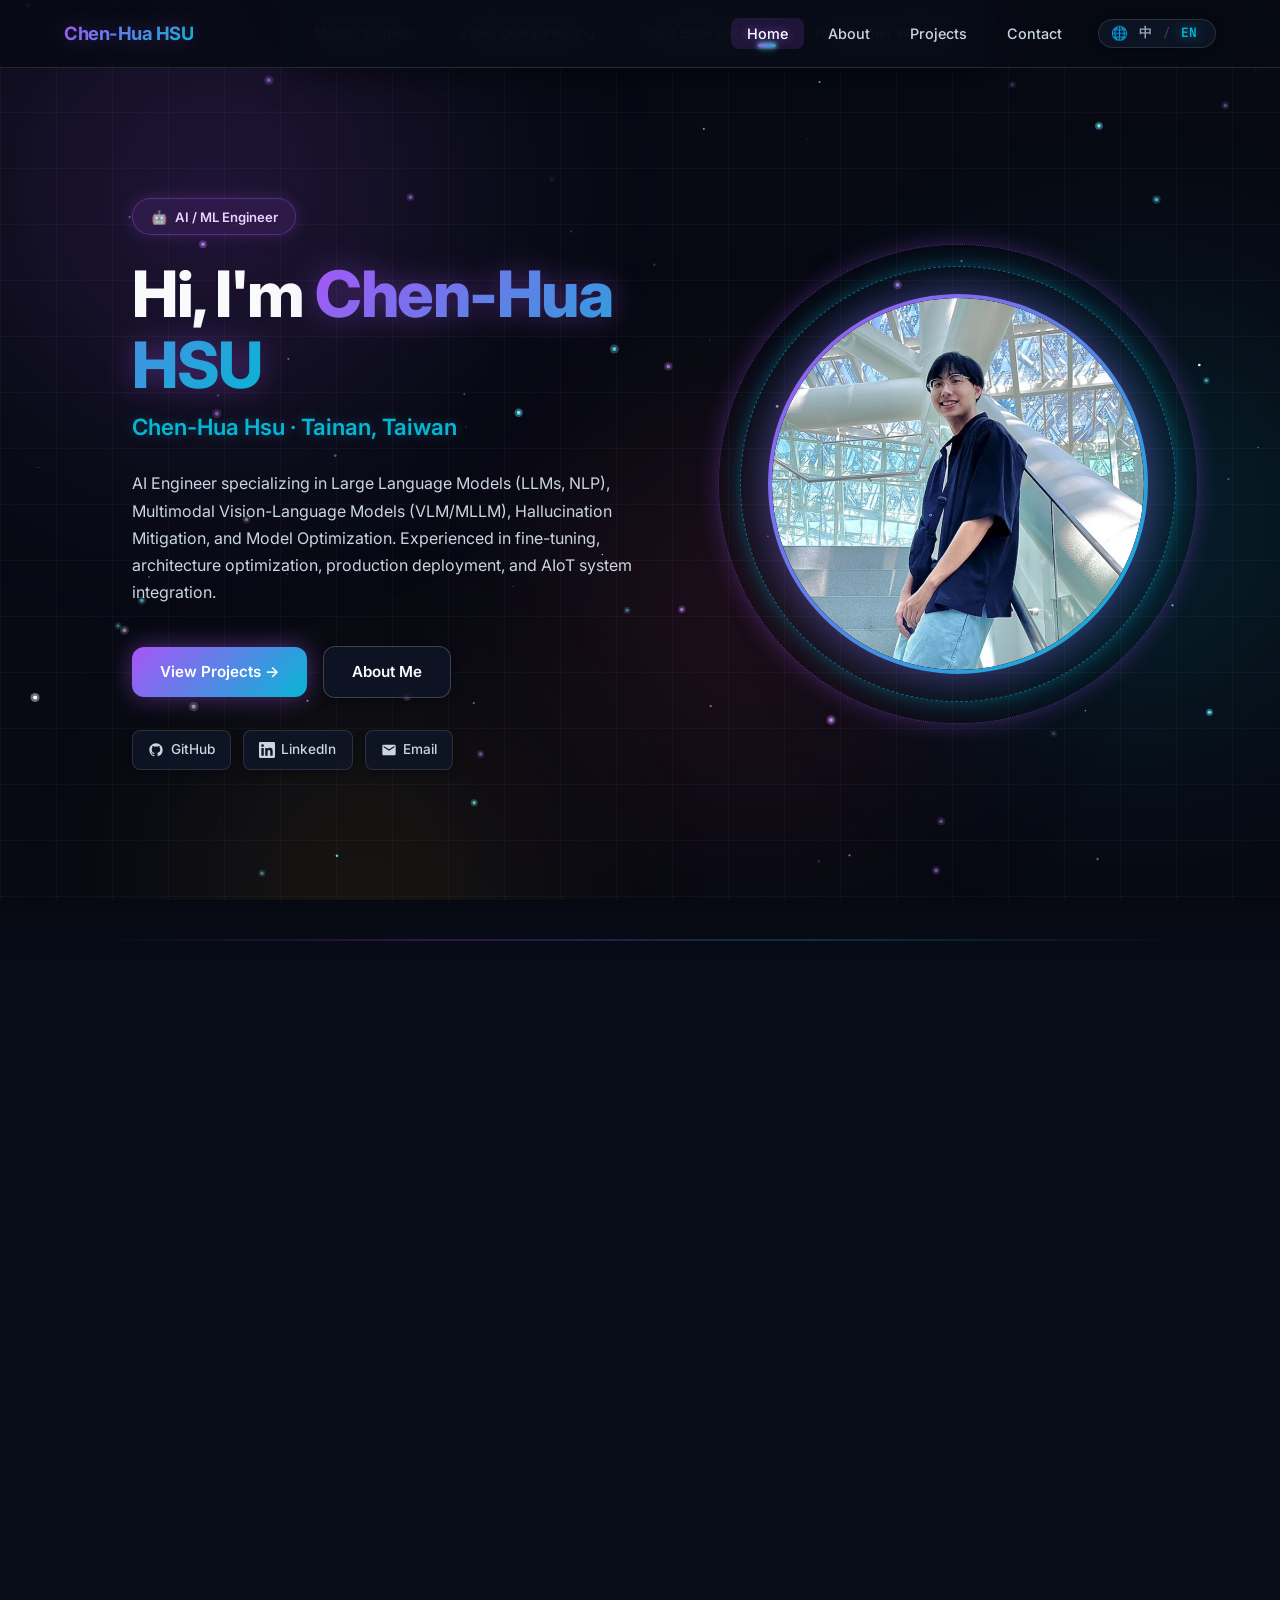
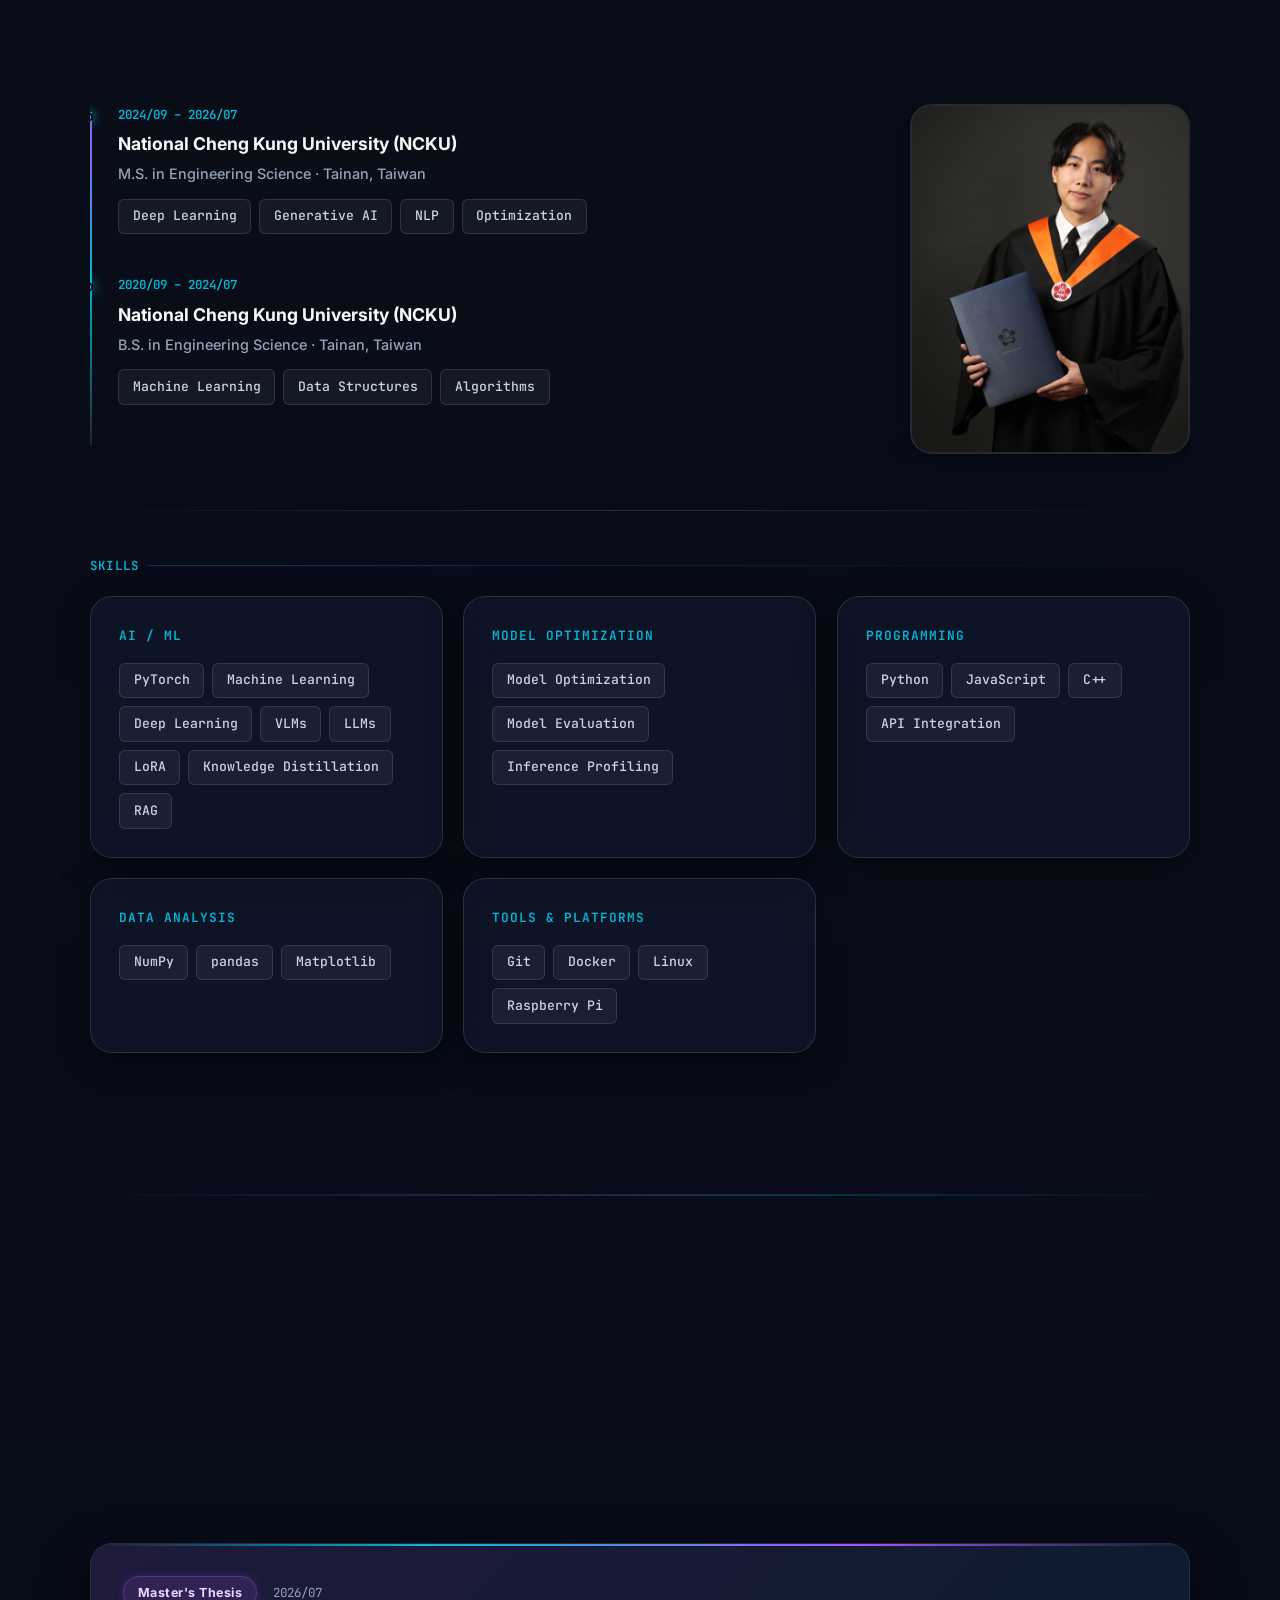
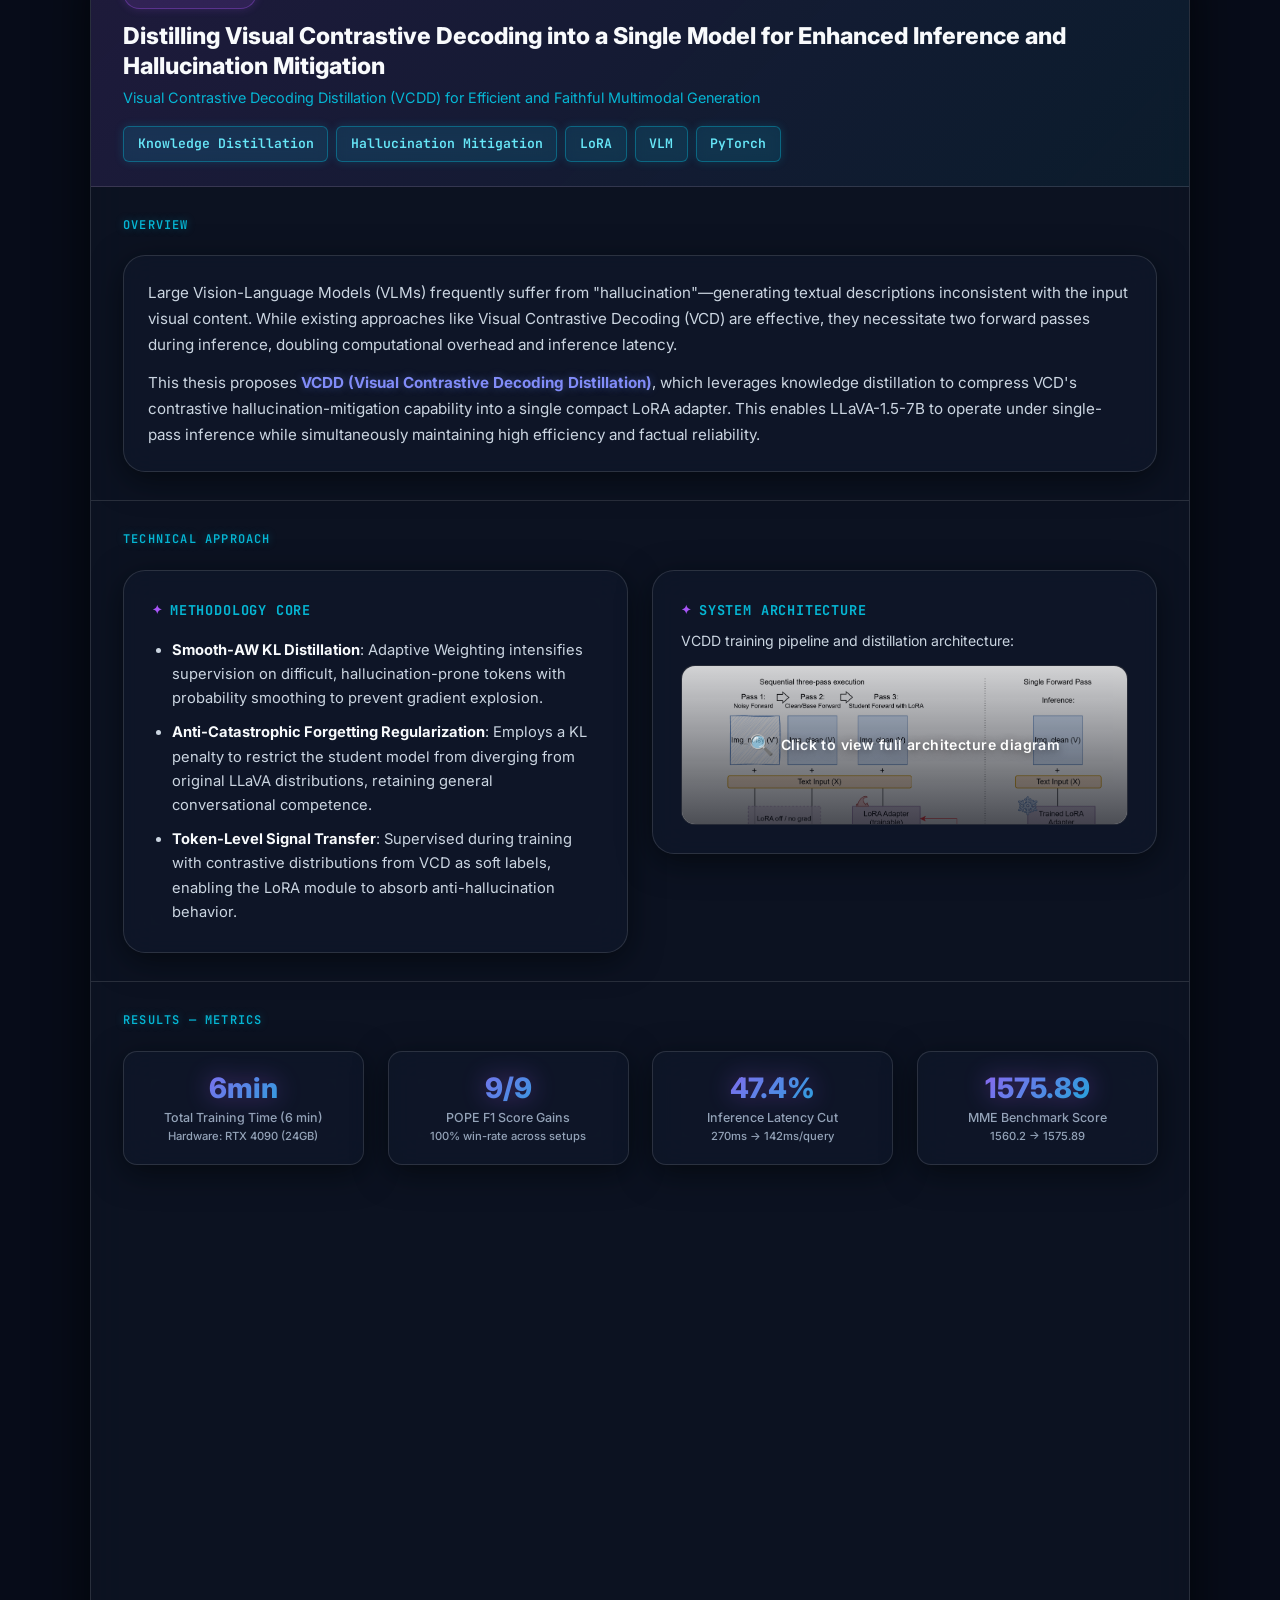
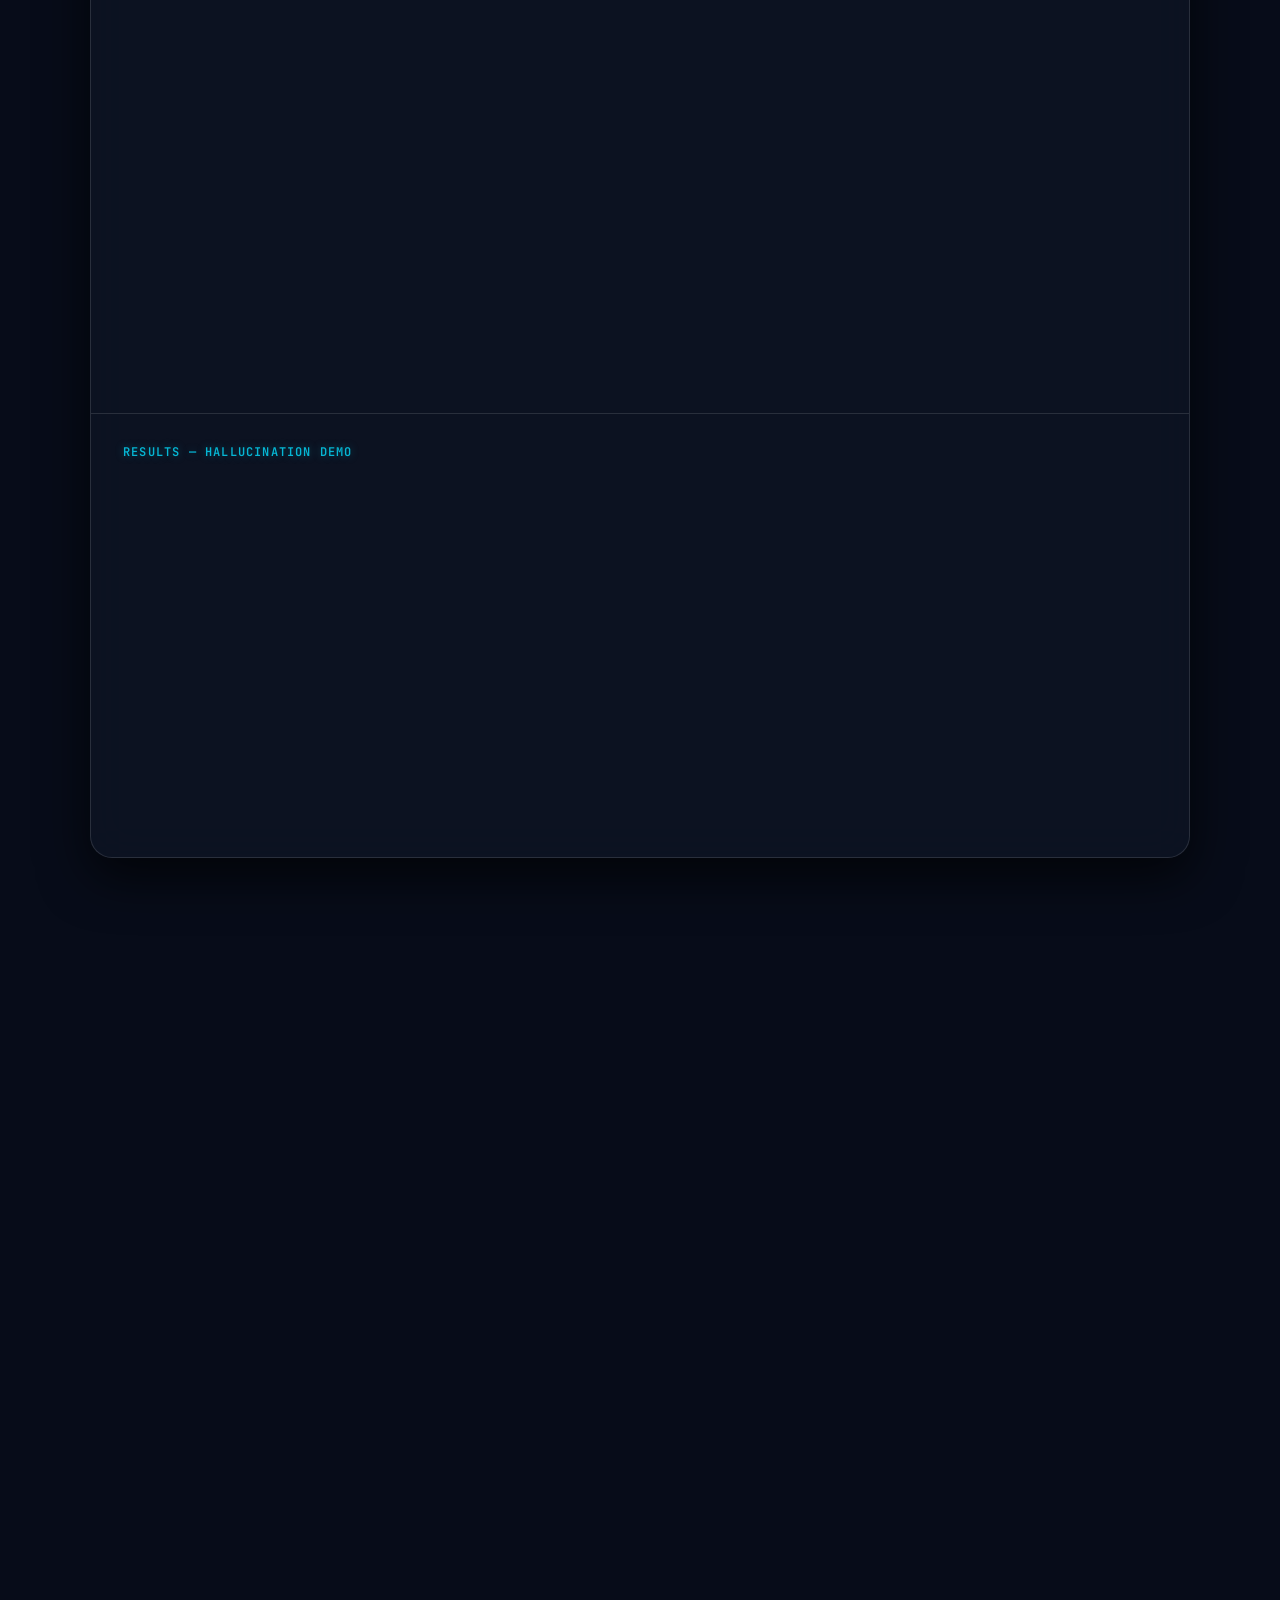
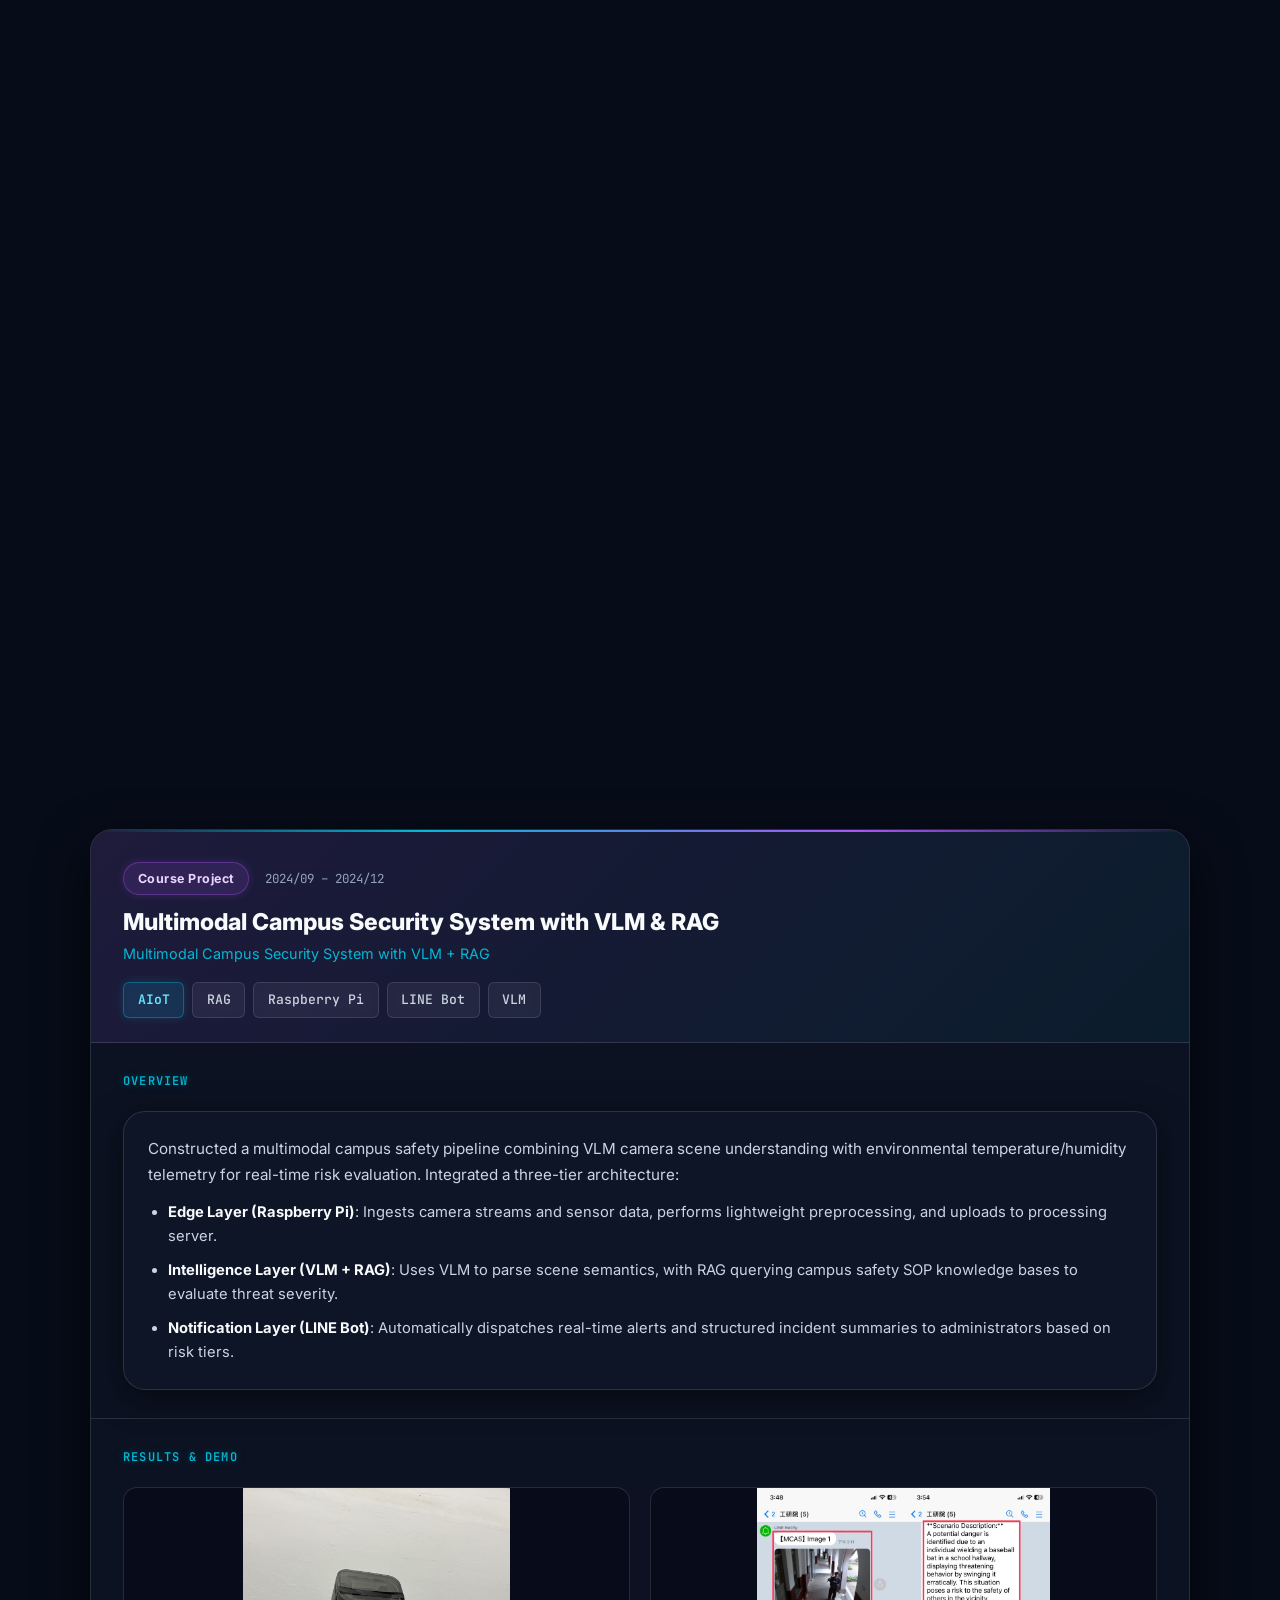
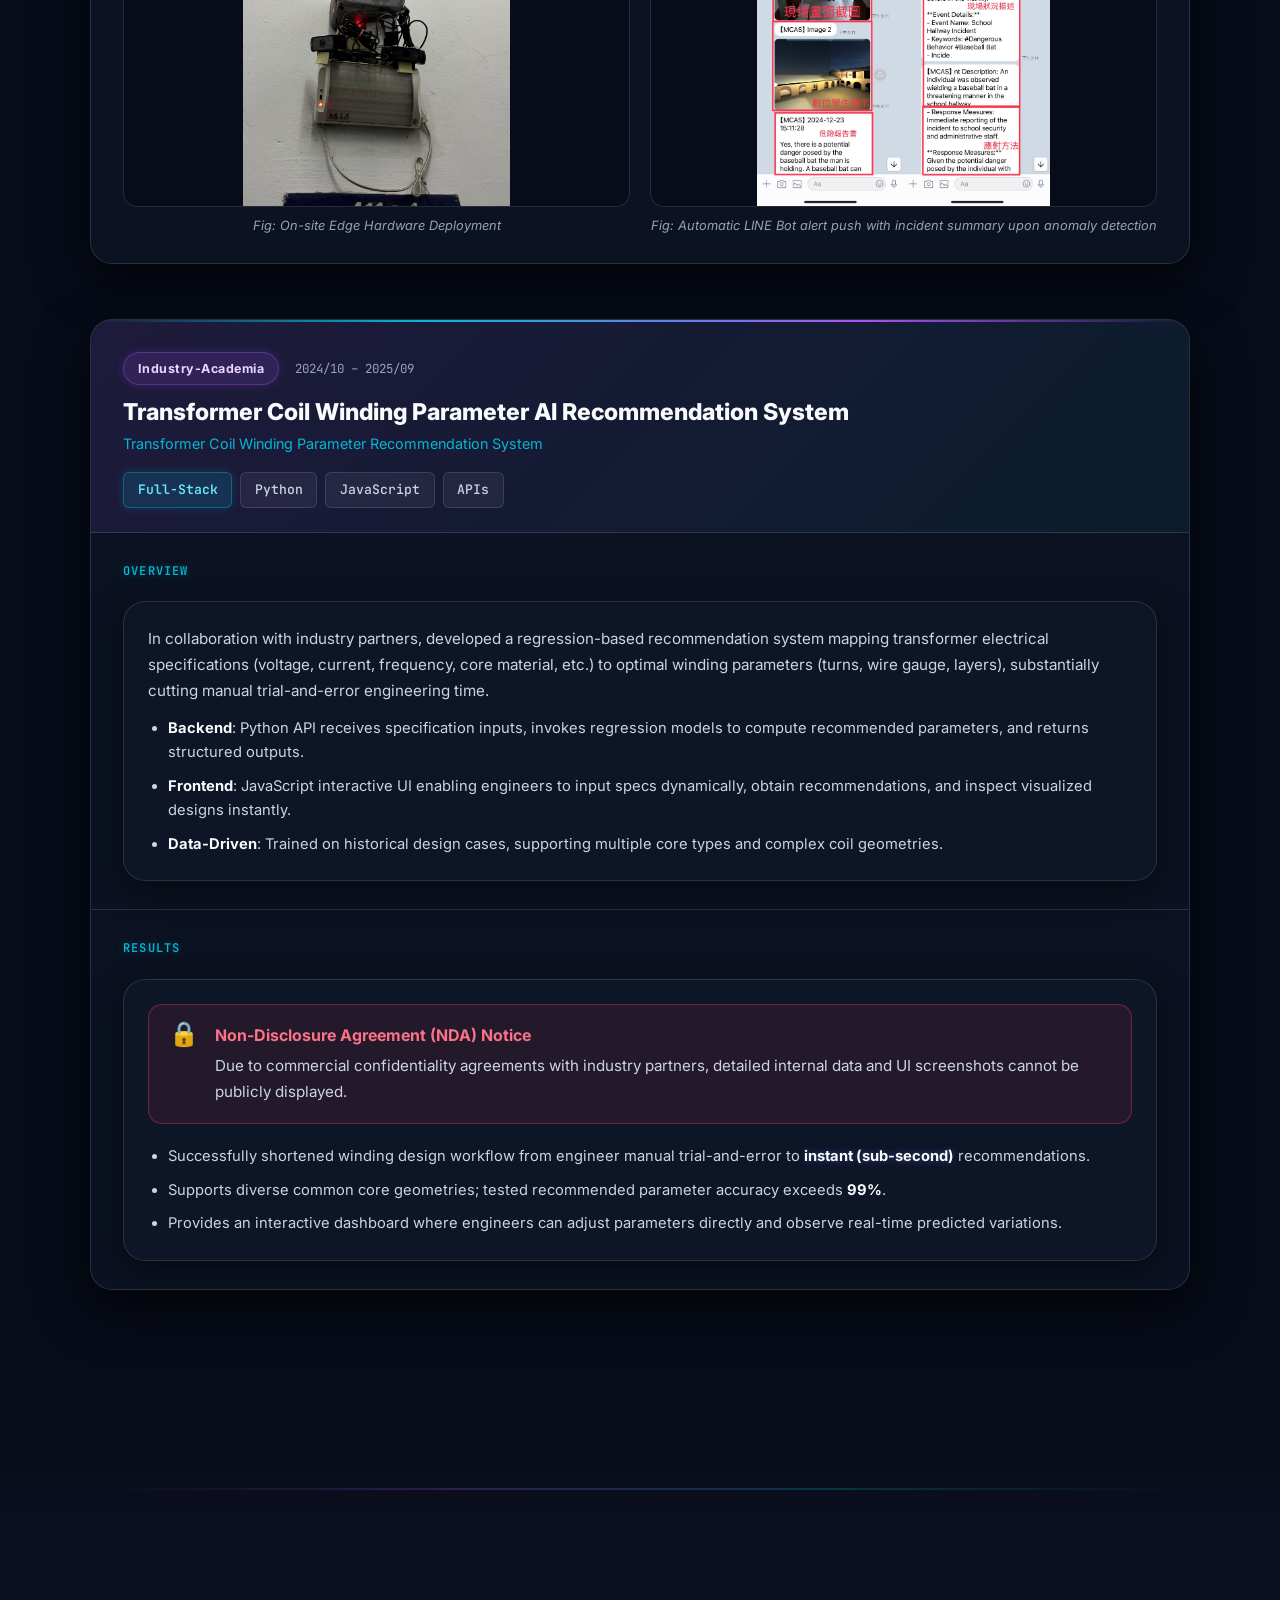
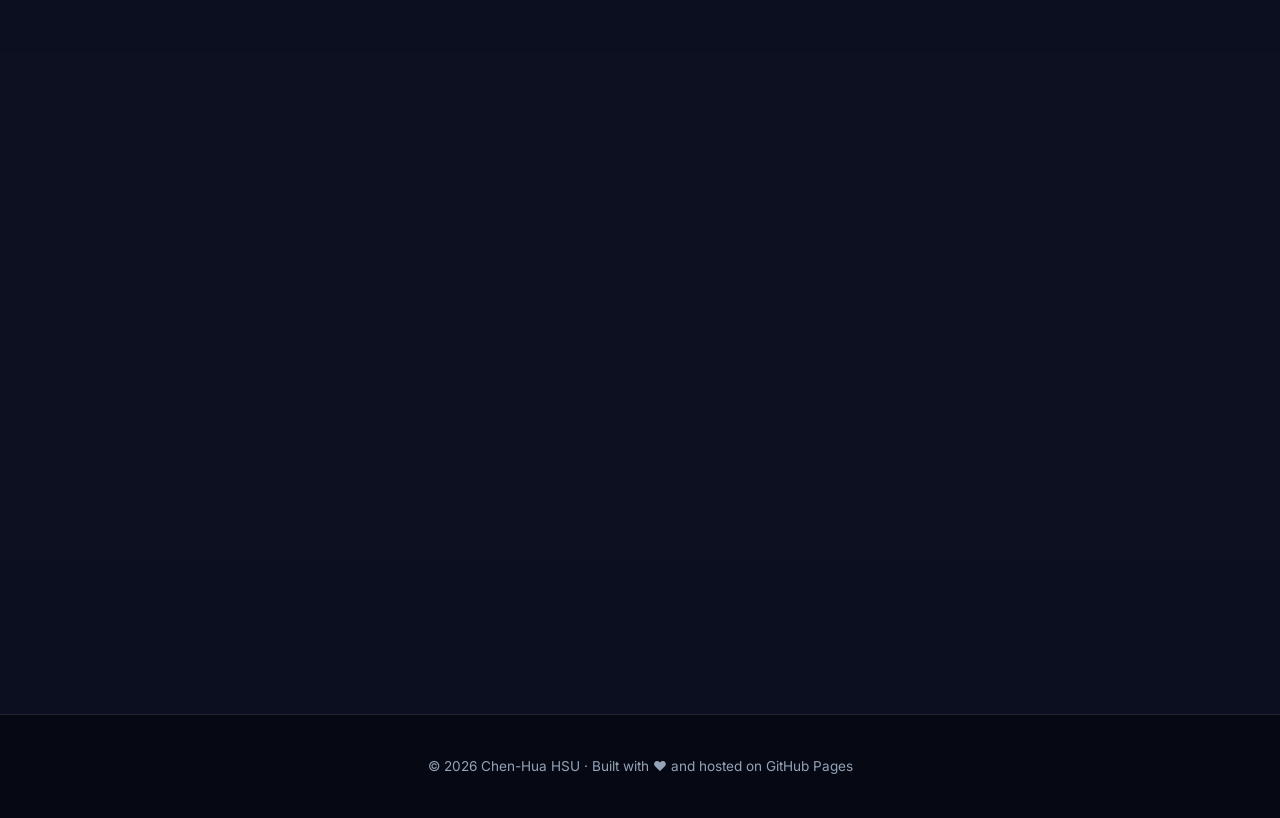
==== en.html @ 60ddf5e2 "feat: add bilingual support with Cyber-Cosmic language switcher and full English portfolio (en.html)" ====
<!DOCTYPE html>
<html lang="en">

<head>
  <meta charset="UTF-8" />
  <meta name="viewport" content="width=device-width, initial-scale=1.0" />
  <title>Chen-Hua HSU | AI/ML Engineer</title>
  <meta name="description" content="Chen-Hua HSU — AI/ML Engineer specializing in Multimodal VLMs, LLMs, Hallucination Mitigation, and Model Optimization." />
  <link rel="stylesheet" href="css/style.css" />
</head>

<body>

  <!-- Dynamic Starfield & Nebula Background Layer -->
  <div class="cosmic-canvas-wrap" aria-hidden="true">
    <canvas id="starfieldCanvas"></canvas>
    <div class="nebula-glow blob-purple"></div>
    <div class="nebula-glow blob-cyan"></div>
    <div class="nebula-glow blob-pink"></div>
    <div class="nebula-glow blob-amber"></div>
  </div>

  <!-- ╔══════════════════════════════╗
     ║          NAVIGATION          ║
     ╚══════════════════════════════╝ -->
  <nav id="main-nav" role="navigation" aria-label="Main Navigation">
    <a href="#home" class="nav-logo">Chen-Hua HSU</a>
    <div class="nav-controls">
      <ul class="nav-links" id="nav-links">
        <li><a href="#home" data-section="home">Home</a></li>
        <li><a href="#about" data-section="about">About</a></li>
        <li><a href="#projects" data-section="projects">Projects</a></li>
        <li><a href="#contact" data-section="contact">Contact</a></li>
      </ul>
      <div class="lang-switch-pill" role="group" aria-label="Language Switcher">
        <span class="lang-globe-icon" aria-hidden="true">🌐</span>
        <a href="index.html" class="lang-pill-opt" data-lang="zh" title="切換為中文">中</a>
        <span class="lang-pill-divider" aria-hidden="true">/</span>
        <a href="en.html" class="lang-pill-opt active" data-lang="en" aria-current="page" title="Current: English">EN</a>
      </div>
      <button class="nav-toggle" id="nav-toggle" aria-label="Toggle menu" aria-expanded="false">
        <span></span><span></span><span></span>
      </button>
    </div>
  </nav>

  <main>

    <!-- ╔══════════════════════════════╗
     ║             HOME             ║
     ╚══════════════════════════════╝ -->
    <section id="home" class="hero" aria-label="Personal Introduction">
      <div class="hero-text">
        <div class="hero-badge"><span>🤖</span> AI / ML Engineer</div>
        <h1>Hi, I'm <span class="name-accent">Chen-Hua HSU</span></h1>
        <p class="hero-subtitle">Chen-Hua Hsu · Tainan, Taiwan</p>
        <p class="hero-desc">
          AI Engineer specializing in Large Language Models (LLMs, NLP), Multimodal Vision-Language Models (VLM/MLLM),
          Hallucination Mitigation, and Model Optimization. Experienced in fine-tuning, architecture optimization,
          production deployment, and AIoT system integration.
        </p>
        <div class="hero-cta">
          <a href="#projects" class="btn btn-primary scroll-link">View Projects →</a>
          <a href="#about" class="btn btn-outline scroll-link">About Me</a>
        </div>
        <div class="hero-social">
          <a href="https://github.com/eleven30000" target="_blank" rel="noopener" class="social-link">
            <svg viewBox="0 0 24 24" fill="currentColor">
              <path
                d="M12 2C6.48 2 2 6.48 2 12c0 4.42 2.87 8.17 6.84 9.49.5.09.68-.22.68-.48v-1.7c-2.78.6-3.37-1.34-3.37-1.34-.45-1.16-1.11-1.47-1.11-1.47-.91-.62.07-.6.07-.6 1 .07 1.53 1.03 1.53 1.03.89 1.52 2.34 1.08 2.91.83.09-.65.35-1.08.63-1.33-2.22-.25-4.55-1.11-4.55-4.94 0-1.09.39-1.98 1.03-2.68-.1-.25-.45-1.27.1-2.64 0 0 .84-.27 2.75 1.02A9.56 9.56 0 0112 6.8c.85 0 1.71.11 2.51.33 1.91-1.29 2.75-1.02 2.75-1.02.55 1.37.2 2.39.1 2.64.64.7 1.03 1.59 1.03 2.68 0 3.84-2.34 4.69-4.57 4.93.36.31.68.92.68 1.85v2.74c0 .27.18.58.69.48A10.01 10.01 0 0022 12c0-5.52-4.48-10-10-10z" />
            </svg>
            GitHub
          </a>
          <a href="https://linkedin.com/in/chen-hua-hsu-63691b365" target="_blank" rel="noopener" class="social-link">
            <svg viewBox="0 0 24 24" fill="currentColor">
              <path
                d="M20.45 20.45h-3.55v-5.57c0-1.33-.03-3.04-1.85-3.04-1.85 0-2.13 1.45-2.13 2.94v5.67H9.38V9h3.41v1.56h.05c.47-.9 1.64-1.85 3.37-1.85 3.6 0 4.27 2.37 4.27 5.45v6.3zM5.34 7.43a2.06 2.06 0 110-4.12 2.06 2.06 0 010 4.12zM7.12 20.45H3.57V9h3.55v11.45zM22.22 0H1.77C.79 0 0 .77 0 1.73v20.54C0 23.23.79 24 1.77 24h20.45c.98 0 1.78-.77 1.78-1.73V1.73C24 .77 23.2 0 22.22 0z" />
            </svg>
            LinkedIn
          </a>
          <a href="mailto:1130danny@gmail.com" class="social-link">
            <svg viewBox="0 0 24 24" fill="currentColor">
              <path
                d="M20 4H4c-1.1 0-2 .9-2 2v12c0 1.1.9 2 2 2h16c1.1 0 2-.9 2-2V6c0-1.1-.9-2-2-2zm0 4l-8 5-8-5V6l8 5 8-5v2z" />
            </svg>
            Email
          </a>
        </div>
      </div>

      <div class="hero-visual">
        <div class="avatar-cosmic-wrap">
          <div class="orbit-ring orbit-ring-1"></div>
          <div class="orbit-ring orbit-ring-2"></div>
          <div class="avatar-ring">
            <div class="avatar-inner">
              <img src="assets/images/avatar.jpg.JPG" alt="Chen-Hua HSU Profile Photo" class="avatar-photo">
            </div>
          </div>
        </div>
      </div>
    </section>

    <div class="section-divider"></div>

    <!-- ╔══════════════════════════════╗
     ║            ABOUT             ║
     ╚══════════════════════════════╝ -->
    <section id="about" class="section" aria-label="About Me">
      <div class="section-header reveal">
        <div class="section-label">About Me</div>
        <h2 class="section-title">Who I <span>Am</span></h2>
        <p class="section-desc">
          I graduated with a Bachelor's degree and am currently pursuing my Master's in Engineering Science at National Cheng Kung University (NCKU), dedicated to Artificial Intelligence, Machine Learning, and Generative AI. Throughout my academic journey, I solidified my passion for solving real-world challenges through technology. Rather than merely training isolated models, I prioritize the end-to-end engineering cycle—from requirement clarification and data processing to architecture design, empirical validation, and system deployment—ensuring innovations deliver tangible, understandable value to end users.
          <br><br>
          Through diverse project implementations, I have learned that model optimization is not simply about optimizing a single metric in a vacuum; it requires thoughtful trade-offs among accuracy, inference latency, memory footprint, and realistic deployment constraints. This experience has instilled in me a rigorous work ethic: formulating hypotheses with data, benchmarking systematically, and iteratively refining solutions. My core strength lies in proactively decomposing complex problems and tracking progress with quantifiable metrics. Looking ahead, I aim to combine research acumen with engineering execution to build dependable, impactful AI systems across machine learning, data analytics, and software engineering domains.
        </p>
      </div>

      <!-- EDUCATION -->
      <div class="subsection-label reveal">Education</div>
      <div class="edu-wrap reveal">
        <figure class="edu-float">
          <img src="assets/images/graduate_fromNCKU.JPG" alt="NCKU Graduation Ceremony" class="edu-photo">
        </figure>
        <div class="timeline">
          <div class="timeline-item">
            <div class="timeline-date">2024/09 – 2026/07</div>
            <div class="timeline-title">National Cheng Kung University (NCKU)</div>
            <div class="timeline-sub">M.S. in Engineering Science · Tainan, Taiwan</div>
            <div class="skill-tags"><span class="tag">Deep Learning</span><span class="tag">Generative AI</span><span
                class="tag">NLP</span><span class="tag">Optimization</span></div>
          </div>
          <div class="timeline-item">
            <div class="timeline-date">2020/09 – 2024/07</div>
            <div class="timeline-title">National Cheng Kung University (NCKU)</div>
            <div class="timeline-sub">B.S. in Engineering Science · Tainan, Taiwan</div>
            <div class="skill-tags"><span class="tag">Machine Learning</span><span class="tag">Data Structures</span><span
                class="tag">Algorithms</span>
            </div>
          </div>
        </div><!-- end .timeline -->
      </div><!-- end .edu-wrap -->

      <div class="section-divider" style="margin: 2.5rem 0;"></div>

      <!-- SKILLS -->
      <div class="subsection-label reveal">Skills</div>
      <div class="skills-grid">
        <div class="card skill-category reveal">
          <h4>AI / ML</h4>
          <div class="skill-tags">
            <span class="tag">PyTorch</span><span class="tag">Machine Learning</span>
            <span class="tag">Deep Learning</span><span class="tag">VLMs</span>
            <span class="tag">LLMs</span><span class="tag">LoRA</span>
            <span class="tag">Knowledge Distillation</span><span class="tag">RAG</span>
          </div>
        </div>
        <div class="card skill-category reveal">
          <h4>Model Optimization</h4>
          <div class="skill-tags">
            <span class="tag">Model Optimization</span><span class="tag">Model Evaluation</span>
            <span class="tag">Inference Profiling</span>
          </div>
        </div>
        <div class="card skill-category reveal">
          <h4>Programming</h4>
          <div class="skill-tags">
            <span class="tag">Python</span><span class="tag">JavaScript</span>
            <span class="tag">C++</span><span class="tag">API Integration</span>
          </div>
        </div>
        <div class="card skill-category reveal">
          <h4>Data Analysis</h4>
          <div class="skill-tags">
            <span class="tag">NumPy</span><span class="tag">pandas</span><span class="tag">Matplotlib</span>
          </div>
        </div>
        <div class="card skill-category reveal">
          <h4>Tools & Platforms</h4>
          <div class="skill-tags">
            <span class="tag">Git</span><span class="tag">Docker</span>
            <span class="tag">Linux</span><span class="tag">Raspberry Pi</span>
          </div>
        </div>
      </div>
    </section>

    <div class="section-divider"></div>

    <!-- ╔══════════════════════════════╗
     ║           PROJECTS           ║
     ╚══════════════════════════════╝ -->
    <section id="projects" class="section" aria-label="Portfolio Projects">
      <div class="section-header reveal">
        <div class="section-label">Projects</div>
        <h2 class="section-title">Research <span>& Projects</span></h2>
        <p class="section-desc">Empirical research in multimodal AI, intelligent systems integration, and full-stack engineering.</p>
      </div>

      <!-- PROJECT NAV TABS -->
      <nav class="project-tabs reveal" aria-label="Project Navigation Tabs">
        <a href="#proj-thesis" class="proj-tab scroll-link">Master's Thesis</a>
        <a href="#proj-video" class="proj-tab scroll-link">Video Query Filtering</a>
        <a href="#proj-security" class="proj-tab scroll-link">Smart Edge Security</a>
        <a href="#proj-transformer" class="proj-tab scroll-link">Transformer Winding AI</a>
      </nav>

      <!-- ┌─────────────────────────────────────────────────────┐
       │  PROJECT 1 — Master's Thesis VCDD                   │
       └─────────────────────────────────────────────────────┘ -->
      <article id="proj-thesis" class="project-block reveal">
        <div class="project-header">
          <div class="project-meta">
            <span class="project-badge">Master's Thesis</span>
            <span class="project-date">2026/07</span>
          </div>
          <h3 class="project-title">
            Distilling Visual Contrastive Decoding into a Single Model for Enhanced Inference and Hallucination Mitigation
          </h3>
          <p class="project-subtitle">Visual Contrastive Decoding Distillation (VCDD) for Efficient and Faithful Multimodal Generation</p>
          <div class="skill-tags" style="margin-top:1rem;">
            <span class="tag tag-accent">Knowledge Distillation</span>
            <span class="tag tag-accent">Hallucination Mitigation</span>
            <span class="tag tag-accent">LoRA</span>
            <span class="tag tag-accent">VLM</span>
            <span class="tag tag-accent">PyTorch</span>
          </div>
        </div>

        <!-- 1-1 Overview -->
        <div class="proj-subsection">
          <div class="proj-sub-label">Overview</div>
          <div class="proj-sub-content card">
            <p>
              Large Vision-Language Models (VLMs) frequently suffer from "hallucination"—generating textual descriptions inconsistent with the input visual content. While existing approaches like Visual Contrastive Decoding (VCD) are effective, they necessitate two forward passes during inference, doubling computational overhead and inference latency.
            </p>
            <p style="margin-top:0.75rem;">
              This thesis proposes <strong class="highlight">VCDD (Visual Contrastive Decoding Distillation)</strong>, which leverages knowledge distillation to compress VCD's contrastive hallucination-mitigation capability into a single compact LoRA adapter. This enables LLaVA-1.5-7B to operate under single-pass inference while simultaneously maintaining high efficiency and factual reliability.
            </p>
          </div>
        </div>

        <!-- 1-2 Technical Approach -->
        <div class="proj-subsection">
          <div class="proj-sub-label">Technical Approach</div>
          <div class="proj-sub-content two-col">
            <div class="card">
              <h4 class="card-inner-title">Methodology Core</h4>
              <ul class="proj-list">
                <li><strong>Smooth-AW KL Distillation</strong>: Adaptive Weighting intensifies supervision on difficult, hallucination-prone tokens with probability smoothing to prevent gradient explosion.</li>
                <li><strong>Anti-Catastrophic Forgetting Regularization</strong>: Employs a KL penalty to restrict the student model from diverging from original LLaVA distributions, retaining general conversational competence.</li>
                <li><strong>Token-Level Signal Transfer</strong>: Supervised during training with contrastive distributions from VCD as soft labels, enabling the LoRA module to absorb anti-hallucination behavior.</li>
              </ul>
            </div>
            <div class="card arch-trigger-card">
              <div class="arch-card-header">
                <h4 class="card-inner-title">System Architecture</h4>
              </div>
              <p class="arch-card-desc">VCDD training pipeline and distillation architecture:</p>
              <div class="arch-thumb-wrap open-arch-trigger open-lightbox-trigger"
                data-full="assets/images/thesis_arch.png" data-caption="Fig: VCDD Training Pipeline and Distillation Architecture" id="openArchModal"
                role="button" tabindex="0" title="Click to expand high-resolution architecture diagram">
                <img src="assets/images/thesis_arch.png" alt="VCDD Training Pipeline and Distillation Architecture" class="arch-thumb-img">
                <div class="arch-thumb-overlay">
                  <span class="arch-overlay-icon">🔍</span>
                  <span class="arch-overlay-text">Click to view full architecture diagram</span>
                </div>
              </div>
            </div>
          </div>
        </div>

        <!-- 1-3 Results — Metrics -->
        <div class="proj-subsection">
          <div class="proj-sub-label">Results — Metrics</div>
          <div class="proj-sub-content">
            <div class="stats-row" style="margin-bottom:1.5rem;">
              <div class="stat-card reveal">
                <div class="stat-number">6min</div>
                <div class="stat-label">Total Training Time (6 min)<br><small>Hardware: RTX 4090 (24GB)</small></div>
              </div>
              <div class="stat-card reveal">
                <div class="stat-number">9/9</div>
                <div class="stat-label">POPE F1 Score Gains<br><small>100% win-rate across setups</small></div>
              </div>
              <div class="stat-card reveal">
                <div class="stat-number">47.4%</div>
                <div class="stat-label">Inference Latency Cut<br><small>270ms → 142ms/query</small></div>
              </div>
              <div class="stat-card reveal">
                <div class="stat-number">1575.89</div>
                <div class="stat-label">MME Benchmark Score<br><small>1560.2 → 1575.89</small></div>
              </div>
            </div>
            <div class="card reveal">
              <h4 class="card-inner-title">POPE Benchmark — 9 Dataset Average (Hallucination Evaluation)</h4>
              <div class="table-wrap">
                <table class="data-table">
                  <thead>
                    <tr>
                      <th>Model</th>
                      <th>Accuracy ↑</th>
                      <th>F1 ↑</th>
                      <th>acc_win% ↑</th>
                      <th>F1_win% ↑</th>
                    </tr>
                  </thead>
                  <tbody>
                    <tr>
                      <td>LLaVA-1.5-7B (Baseline)</td>
                      <td>0.8079</td>
                      <td>0.8032</td>
                      <td>—</td>
                      <td>—</td>
                    </tr>
                    <tr>
                      <td>VCD (2x Inference)</td>
                      <td>0.8109</td>
                      <td><strong>0.8116</strong></td>
                      <td>88.9% (8/9)</td>
                      <td>88.9% (8/9)</td>
                    </tr>
                    <tr class="row-highlight">
                      <td>VCDD (Ours)</td>
                      <td><strong>0.8120</strong></td>
                      <td>0.8091</td>
                      <td>88.9% (8/9)</td>
                      <td><strong>100.0% (9/9)</strong></td>
                    </tr>
                  </tbody>
                </table>
              </div>
              <p class="table-note">
                Metrics calculated across 3 datasets (COCO / GQA / AOKVQA) × 3 sampling splits (Random / Popular / Adversarial) for a total of 9 experimental configurations. acc_win% and F1_win% indicate win rate over Baseline. VCDD achieves a <strong>100% (9/9)</strong> F1 win rate and the highest overall accuracy.
              </p>
            </div>

            <!-- MME Benchmark -->
            <div class="card reveal" style="margin-top:1.25rem;">
              <h4 class="card-inner-title">MME Benchmark — Hallucination Sub-tasks</h4>
              <div class="table-wrap">
                <table class="data-table">
                  <thead>
                    <tr>
                      <th>Category</th>
                      <th>Baseline</th>
                      <th>VCD (2x Inference)</th>
                      <th>VCDD (Ours) ↑</th>
                    </tr>
                  </thead>
                  <tbody>
                    <tr>
                      <td>Existence <span class="cat-zh">Existence Detection</span></td>
                      <td>170.00</td>
                      <td>175.00</td>
                      <td><strong>185.00</strong></td>
                    </tr>
                    <tr>
                      <td>Position <span class="cat-zh">Spatial Position</span></td>
                      <td>113.33</td>
                      <td>120.00</td>
                      <td><strong>125.00</strong></td>
                    </tr>
                    <tr>
                      <td>Landmark <span class="cat-zh">Landmark Recognition</span></td>
                      <td>125.75</td>
                      <td>139.00</td>
                      <td><strong>140.75</strong></td>
                    </tr>
                    <tr>
                      <td>OCR <span class="cat-zh">Text Recognition</span></td>
                      <td>102.50</td>
                      <td>107.50</td>
                      <td><strong>110.00</strong></td>
                    </tr>
                    <tr>
                      <td>Numerical <span class="cat-zh">Numerical Calculation</span></td>
                      <td>45.00</td>
                      <td>65.00</td>
                      <td><strong>75.00</strong></td>
                    </tr>
                  </tbody>
                </table>
              </div>
              <p class="table-note">VCDD outperforms both Baseline and Teacher VCD across multiple MME sub-tasks, lifting the overall score by 15.69 points (1560.2 → 1575.89).</p>
            </div>
          </div>
        </div>

        <!-- 1-4 Results — Hallucination Demo -->
        <div class="proj-subsection">
          <div class="proj-sub-label">Results — Hallucination Demo</div>
          <div class="proj-sub-content">
            <div class="example-demo reveal">
              <figure class="img-placeholder-wrap">
                <img src="assets/images/thesis_example.png" alt="Input image: Titanic scene" class="demo-img open-lightbox-trigger"
                  data-full="assets/images/thesis_example.png" data-caption="Input Image: Titanic Jack &amp; Rose Scene"
                  title="Click to expand">
                <figcaption>Input Image: Titanic Jack &amp; Rose Scene</figcaption>
              </figure>
              <div class="model-switcher" id="modelSwitcher">
                <div class="sw-header">
                  <span class="sw-label">Model Output</span>
                  <div class="sw-tabs" role="tablist">
                    <button class="sw-tab active base-tab" data-target="sw-base" role="tab"
                      aria-selected="true">Base</button>
                    <button class="sw-tab vcd-tab" data-target="sw-vcd" role="tab" aria-selected="false">VCD</button>
                    <button class="sw-tab vcdd-tab" data-target="sw-vcdd" role="tab" aria-selected="false">VCDD</button>
                  </div>
                </div>
                <div class="sw-panel base-panel" id="sw-base" role="tabpanel">
                  <p class="sw-text">
                    "In the movie <span class="hall">Pirates of the Caribbean</span>, the scene of……,
                    <span class="hall">Will Turner and Elizabeth Swann</span>, in the climax……, with both of them
                    <span class="hall">singing lines from &quot;Heave Ho&quot;</span> as they fly across the sky
                    towards the island of <span class="hall">Gore Verbena</span>. The scene symbolizes……, it is a
                    crucial point in the storyline that ultimately leads to a emotional
                    <span class="hall">climax</span> and a <span class="hall">resolution to their conflict</span>."
                  </p>
                  <div class="sw-verdict fail">❌ Severe Hallucination: Erroneous movie title, characters, and scene context</div>
                </div>
                <div class="sw-panel vcd-panel" id="sw-vcd" role="tabpanel" hidden>
                  <p class="sw-text">
                    "In the context of the movie, <span class="hall">&quot;The Pirates of the Caribbean:
                      The Curse of the Black Pearl,&quot;</span> the scene depicts
                    <span class="fact">a romantic moment between the main characters</span>,
                    <span class="hall">Captain Jack Sparrow and Elizabeth Swann</span>, as they stand on
                    <span class="fact">a ship's deck at sunset</span>. This scene holds significance because it
                    showcases <span class="fact">the development of their relationship and the strong bond they
                      share</span>,
                    which is central to the overall plot of the movie……"
                  </p>
                  <div class="sw-verdict partial">⚠️ Partial Hallucination: Movie title still inaccurate; scene description improved</div>
                </div>
                <div class="sw-panel vcdd-panel" id="sw-vcdd" role="tabpanel" hidden>
                  <p class="sw-text">
                    "In the context of the movie, this scene is significant as it captures
                    <span class="fact">the beginning of the romantic journey between the two main characters,
                      <strong>Jack and Rose</strong></span>, during their time on the ship.
                    <span class="fact">It also highlights the dramatic moments after
                      <strong>the ship has hit the iceberg and is taking in water</strong>.</span>
                    As the lovers……, setting the stage for a compelling and tragic love story that will
                    unfold throughout the movie."
                  </p>
                  <div class="sw-verdict pass">✅ Accurate &amp; Faithful: Correctly identifies Titanic, Jack &amp; Rose, and the iceberg scene</div>
                </div>
              </div>
            </div>
          </div>
        </div>
      </article>

      <!-- ┌─────────────────────────────────────────────────────┐
       │  PROJECT 2 — Video Attention Query Filtering         │
       └─────────────────────────────────────────────────────┘ -->
      <article id="proj-video" class="project-block reveal">
        <div class="project-header">
          <div class="project-meta">
            <span class="project-badge" style="--badge-color:#f59e0b;">Patent Pending</span>
            <span class="project-date">2024/03 – Present</span>
          </div>
          <h3 class="project-title">Video Attention Query Filtering Technology</h3>
          <p class="project-subtitle">Video Transformer Query Filtering with Foreground/Background Attention</p>
          <div class="skill-tags" style="margin-top:1rem;">
            <span class="tag tag-accent">P52140051TW (Patent Pending)</span>
            <span class="tag">Python</span><span class="tag">PyTorch</span><span class="tag">VLM</span>
          </div>
        </div>

        <!-- 2-1 Overview -->
        <div class="proj-subsection">
          <div class="proj-sub-label">Overview</div>
          <div class="proj-sub-content two-col">
            <div class="card">
              <p>
                When processing extended video streams, Video Transformers incur massive computational costs by computing attention over vast numbers of visual tokens, resulting in sluggish inference and posing severe barriers for edge deployment.
              </p>
              <p style="margin-top:0.75rem;">
                This research co-developed a <strong class="highlight">foreground/background query filtering and pooling mechanism</strong> that condenses relatively unimportant background information while preserving critical semantic tokens, substantially reducing Transformer computation while maintaining model accuracy. A Taiwan patent application has been officially filed.
              </p>
            </div>
            <figure class="img-placeholder-wrap">
              <img src="assets/images/video_example.png" alt="Video Query Filtering Application Example">
              <figcaption>Fig: Video Query Filtering Application Example</figcaption>
            </figure>
          </div>
        </div>

        <!-- 2-2 Technical Approach -->
        <div class="proj-subsection">
          <div class="proj-sub-label">Technical Approach</div>
          <div class="proj-sub-content two-col reverse">
            <div class="card arch-trigger-card">
              <div class="arch-card-header">
                <h4 class="card-inner-title">Method Pipeline</h4>
              </div>
              <p class="arch-card-desc">Foreground/Background query separation and pooling workflow:</p>
              <div class="arch-thumb-wrap open-lightbox-trigger" data-full="assets/images/video_method.png"
                data-caption="Fig: Foreground/Background Query Separation and Pooling Workflow" role="button" tabindex="0" title="Click to expand high-resolution workflow diagram">
                <img src="assets/images/video_method.png" alt="Method Pipeline" class="arch-thumb-img">
                <div class="arch-thumb-overlay">
                  <span class="arch-overlay-icon">🔍</span>
                  <span class="arch-overlay-text">Click to view full workflow diagram</span>
                </div>
              </div>
            </div>
            <div class="card">
              <h4 class="card-inner-title">Core Mechanisms</h4>
              <ul class="proj-list">
                <li><strong>Foreground Query Filtering</strong>: Leverages custom algorithms to extract semantic foreground tokens in videos, retaining essential visual cues.</li>
                <li><strong>Background Query Pooling</strong>: Performs spatial pooling on low-semantic background regions, compressing computation without discarding global context.</li>
                <li><strong>Challenging Sign Language Validation</strong>: In high-information-density sign language videos, leveraged pose/skeleton algorithms to distinguish foreground gestures from background, demonstrating practical feasibility in real-world everyday contexts.</li>
              </ul>
            </div>
          </div>
        </div>

        <!-- 2-3 Results -->
        <div class="proj-subsection">
          <div class="proj-sub-label">Results</div>
          <div class="proj-sub-content">
            <div class="stats-row" style="margin-bottom:1.5rem;">
              <div class="stat-card reveal">
                <div class="stat-number">New</div>
                <div class="stat-label">Novel query filtering mechanism replacing traditional random frame sampling</div>
              </div>
              <div class="stat-card reveal">
                <div class="stat-number">24%</div>
                <div class="stat-label">GFLOPs Compute Reduction</div>
              </div>
              <div class="stat-card reveal">
                <div class="stat-number">+6pp</div>
                <div class="stat-label">Top-1 Accuracy Improvement</div>
              </div>
              <div class="stat-card reveal">
                <div class="stat-number">Practical</div>
                <div class="stat-label">Theoretically applicable across all models and scenarios</div>
              </div>
            </div>
          </div>
        </div>
      </article>

      <!-- ┌─────────────────────────────────────────────────────┐
       │  PROJECT 3 — Smart Security System                   │
       └─────────────────────────────────────────────────────┘ -->
      <article id="proj-security" class="project-block reveal">
        <div class="project-header">
          <div class="project-meta">
            <span class="project-badge" style="--badge-color:#0ea5e9;">Course Project</span>
            <span class="project-date">2024/09 – 2024/12</span>
          </div>
          <h3 class="project-title">Multimodal Campus Security System with VLM &amp; RAG</h3>
          <p class="project-subtitle">Multimodal Campus Security System with VLM + RAG</p>
          <div class="skill-tags" style="margin-top:1rem;">
            <span class="tag tag-accent">AIoT</span>
            <span class="tag">RAG</span><span class="tag">Raspberry Pi</span>
            <span class="tag">LINE Bot</span><span class="tag">VLM</span>
          </div>
        </div>

        <!-- 3-1 Overview -->
        <div class="proj-subsection">
          <div class="proj-sub-label">Overview</div>
          <div class="proj-sub-content card">
            <p>
              Constructed a multimodal campus safety pipeline combining VLM camera scene understanding with environmental temperature/humidity telemetry for real-time risk evaluation.
              Integrated a three-tier architecture:
            </p>
            <ul class="proj-list" style="margin-top:0.75rem;">
              <li><strong>Edge Layer (Raspberry Pi)</strong>: Ingests camera streams and sensor data, performs lightweight preprocessing, and uploads to processing server.</li>
              <li><strong>Intelligence Layer (VLM + RAG)</strong>: Uses VLM to parse scene semantics, with RAG querying campus safety SOP knowledge bases to evaluate threat severity.</li>
              <li><strong>Notification Layer (LINE Bot)</strong>: Automatically dispatches real-time alerts and structured incident summaries to administrators based on risk tiers.</li>
            </ul>
          </div>
        </div>

        <!-- 3-2 Results & Demo -->
        <div class="proj-subsection">
          <div class="proj-sub-label">Results & Demo</div>
          <div class="proj-sub-content img-grid-2">
            <figure class="img-placeholder-wrap reveal">
              <img src="assets/images/security_arch.png" alt="Hardware Setup Photo">
              <figcaption>Fig: On-site Edge Hardware Deployment</figcaption>
            </figure>
            <figure class="img-placeholder-wrap reveal">
              <img src="assets/images/security_demo.png" alt="LINE Bot Alert Screenshot">
              <figcaption>Fig: Automatic LINE Bot alert push with incident summary upon anomaly detection</figcaption>
            </figure>
          </div>
        </div>
      </article>

      <!-- ┌─────────────────────────────────────────────────────┐
       │  PROJECT 4 — Transformer Winding AI Recommendation   │
       └─────────────────────────────────────────────────────┘ -->
      <article id="proj-transformer" class="project-block reveal">
        <div class="project-header">
          <div class="project-meta">
            <span class="project-badge" style="--badge-color:#10b981;">Industry-Academia</span>
            <span class="project-date">2024/10 – 2025/09</span>
          </div>
          <h3 class="project-title">Transformer Coil Winding Parameter AI Recommendation System</h3>
          <p class="project-subtitle">Transformer Coil Winding Parameter Recommendation System</p>
          <div class="skill-tags" style="margin-top:1rem;">
            <span class="tag tag-accent">Full-Stack</span>
            <span class="tag">Python</span><span class="tag">JavaScript</span><span class="tag">APIs</span>
          </div>
        </div>

        <!-- 4-1 Overview -->
        <div class="proj-subsection">
          <div class="proj-sub-label">Overview</div>
          <div class="proj-sub-content card">
            <p>
              In collaboration with industry partners, developed a regression-based recommendation system mapping transformer electrical specifications (voltage, current, frequency, core material, etc.) to optimal winding parameters (turns, wire gauge, layers), substantially cutting manual trial-and-error engineering time.
            </p>
            <ul class="proj-list" style="margin-top:0.75rem;">
              <li><strong>Backend</strong>: Python API receives specification inputs, invokes regression models to compute recommended parameters, and returns structured outputs.</li>
              <li><strong>Frontend</strong>: JavaScript interactive UI enabling engineers to input specs dynamically, obtain recommendations, and inspect visualized designs instantly.</li>
              <li><strong>Data-Driven</strong>: Trained on historical design cases, supporting multiple core types and complex coil geometries.</li>
            </ul>
          </div>
        </div>

        <!-- 4-2 Results (NDA) -->
        <div class="proj-subsection">
          <div class="proj-sub-label">Results</div>
          <div class="proj-sub-content card">
            <div class="nda-notice">
              <span class="nda-icon">🔒</span>
              <div>
                <strong>Non-Disclosure Agreement (NDA) Notice</strong>
                <p>Due to commercial confidentiality agreements with industry partners, detailed internal data and UI screenshots cannot be publicly displayed.</p>
              </div>
            </div>
            <ul class="proj-list" style="margin-top:1.25rem;">
              <li>Successfully shortened winding design workflow from engineer manual trial-and-error to <strong class="highlight">instant (sub-second)</strong> recommendations.</li>
              <li>Supports diverse common core geometries; tested recommended parameter accuracy exceeds <strong>99%</strong>.</li>
              <li>Provides an interactive dashboard where engineers can adjust parameters directly and observe real-time predicted variations.</li>
            </ul>
          </div>
        </div>
      </article>

    </section>

    <div class="section-divider"></div>

    <!-- ╔══════════════════════════════╗
     ║           CONTACT            ║
     ╚══════════════════════════════╝ -->
    <section id="contact" class="section" aria-label="Contact Information">
      <div class="section-header reveal">
        <div class="section-label">Contact</div>
        <h2 class="section-title">Get in <span>Touch</span></h2>
        <p class="section-desc">Feel free to reach out for collaborations, discussions, or opportunities.</p>
      </div>

      <div class="card reveal" style="max-width: 640px; margin-bottom: 2.5rem;">
        <div class="contact-grid">
          <div class="contact-item">
            <div class="contact-icon">✉️</div>
            <div>
              <div class="label">Email</div><a href="mailto:1130danny@gmail.com">1130danny@gmail.com</a>
            </div>
          </div>
          <div class="contact-item">
            <div class="contact-icon">📞</div>
            <div>
              <div class="label">Phone</div><a href="tel:+886966621305">+886-966-621-305</a>
            </div>
          </div>
          <div class="contact-item">
            <div class="contact-icon">🐙</div>
            <div>
              <div class="label">GitHub</div><a href="https://github.com/eleven30000" target="_blank"
                rel="noopener">github.com/eleven30000</a>
            </div>
          </div>
          <div class="contact-item">
            <div class="contact-icon">💼</div>
            <div>
              <div class="label">LinkedIn</div><a href="https://linkedin.com/in/chen-hua-hsu-63691b365" target="_blank"
                rel="noopener">linkedin.com/in/chen-hua-hsu</a>
            </div>
          </div>
          <div class="contact-item">
            <div class="contact-icon">📍</div>
            <div>
              <div class="label">Location</div><span style="color:var(--text-primary);font-weight:500;">Tainan, Taiwan</span>
            </div>
          </div>
        </div>
      </div>

      <div style="display:flex;gap:1rem;flex-wrap:wrap;" class="reveal">
        <a href="https://github.com/eleven30000" target="_blank" rel="noopener" class="btn btn-outline">
          <svg width="18" height="18" viewBox="0 0 24 24" fill="currentColor">
            <path
              d="M12 2C6.48 2 2 6.48 2 12c0 4.42 2.87 8.17 6.84 9.49.5.09.68-.22.68-.48v-1.7c-2.78.6-3.37-1.34-3.37-1.34-.45-1.16-1.11-1.47-1.11-1.47-.91-.62.07-.6.07-.6 1 .07 1.53 1.03 1.53 1.03.89 1.52 2.34 1.08 2.91.83.09-.65.35-1.08.63-1.33-2.22-.25-4.55-1.11-4.55-4.94 0-1.09.39-1.98 1.03-2.68-.1-.25-.45-1.27.1-2.64 0 0 .84-.27 2.75 1.02A9.56 9.56 0 0112 6.8c.85 0 1.71.11 2.51.33 1.91-1.29 2.75-1.02 2.75-1.02.55 1.37.2 2.39.1 2.64.64.7 1.03 1.59 1.03 2.68 0 3.84-2.34 4.69-4.57 4.93.36.31.68.92.68 1.85v2.74c0 .27.18.58.69.48A10.01 10.01 0 0022 12c0-5.52-4.48-10-10-10z" />
          </svg>
          GitHub
        </a>
        <a href="https://linkedin.com/in/chen-hua-hsu-63691b365" target="_blank" rel="noopener" class="btn btn-outline">
          <svg width="18" height="18" viewBox="0 0 24 24" fill="currentColor">
            <path
              d="M20.45 20.45h-3.55v-5.57c0-1.33-.03-3.04-1.85-3.04-1.85 0-2.13 1.45-2.13 2.94v5.67H9.38V9h3.41v1.56h.05c.47-.9 1.64-1.85 3.37-1.85 3.6 0 4.27 2.37 4.27 5.45v6.3zM5.34 7.43a2.06 2.06 0 110-4.12 2.06 2.06 0 010 4.12zM7.12 20.45H3.57V9h3.55v11.45zM22.22 0H1.77C.79 0 0 .77 0 1.73v20.54C0 23.23.79 24 1.77 24h20.45c.98 0 1.78-.77 1.78-1.73V1.73C24 .77 23.2 0 22.22 0z" />
          </svg>
          LinkedIn
        </a>
        <a href="mailto:1130danny@gmail.com" class="btn btn-primary">
          <svg width="18" height="18" viewBox="0 0 24 24" fill="currentColor">
            <path
              d="M20 4H4c-1.1 0-2 .9-2 2v12c0 1.1.9 2 2 2h16c1.1 0 2-.9 2-2V6c0-1.1-.9-2-2-2zm0 4l-8 5-8-5V6l8 5 8-5v2z" />
          </svg>
          Send Email
        </a>
      </div>
    </section>

  </main>

  <!-- Lightbox Modal for Architecture Diagrams -->
  <div id="archModal" class="lightbox-modal" role="dialog" aria-modal="true" aria-hidden="true">
    <div class="lightbox-backdrop"></div>
    <div class="lightbox-dialog">
      <button type="button" class="lightbox-close" id="closeArchModal" aria-label="Close Diagram">✕</button>
      <div class="lightbox-img-box">
        <img id="lightboxImg" src="assets/images/thesis_arch.png" alt="Full Image" class="lightbox-img">
      </div>
      <div class="lightbox-footer">
        <span id="lightboxCaption">Fig: VCDD Training Pipeline and Distillation Architecture</span>
      </div>
    </div>
  </div>

  <footer>
    <p>© 2026 Chen-Hua HSU · Built with ❤️ and hosted on GitHub Pages</p>
  </footer>

  <script src="js/main.js"></script>
</body>

</html>
---- css/style.css ----
/* ===================================================
   CYBER-COSMIC DESIGN SYSTEM — AI/ML ENGINEER PORTFOLIO
   =================================================== */
@import url('https://fonts.googleapis.com/css2?family=Inter:wght@300;400;500;600;700;800&family=JetBrains+Mono:wght@400;500;700&display=swap');

:root {
  /* Deep Space Palette */
  --bg-primary:    #070a13;
  --bg-secondary:  #0c1222;
  --bg-card:       rgba(15, 23, 42, 0.75);
  --bg-card-hover: rgba(24, 34, 62, 0.88);
  --bg-card-solid: #0d1527;

  /* Vibrant Cosmic Neon Spectrum */
  --neon-purple:   #a855f7;
  --neon-cyan:     #06b6d4;
  --neon-gold:     #f59e0b;
  --neon-green:    #10b981;
  --neon-pink:     #f43f5e;
  --neon-blue:     #3b82f6;

  --accent:        #a855f7;
  --accent-2:      #06b6d4;
  --accent-glow:   rgba(168, 85, 247, 0.38);
  --cyan-glow:     rgba(6, 182, 212, 0.38);
  --gold-glow:     rgba(245, 158, 11, 0.38);

  /* High-Contrast Typography */
  --text-primary:  #f8fafc;
  --text-secondary:#cbd5e1;
  --text-muted:    #94a3b8;

  /* Translucent Glass Borders */
  --border:        rgba(255, 255, 255, 0.12);
  --border-hover:  rgba(168, 85, 247, 0.65);
  --border-cyan:   rgba(6, 182, 212, 0.55);

  /* Gradients */
  --gradient-main: linear-gradient(135deg, #a855f7 0%, #06b6d4 100%);
  --gradient-cyan: linear-gradient(135deg, #06b6d4 0%, #10b981 100%);
  --gradient-gold: linear-gradient(135deg, #f59e0b 0%, #f43f5e 100%);
  --gradient-card: linear-gradient(135deg, rgba(168, 85, 247, 0.1) 0%, rgba(6, 182, 212, 0.05) 100%);

  /* Shadows */
  --shadow:        0 8px 32px rgba(0, 0, 0, 0.5);
  --shadow-lg:     0 18px 50px rgba(0, 0, 0, 0.7);
  --shadow-glow:   0 0 28px rgba(168, 85, 247, 0.28);

  --radius:        14px;
  --radius-lg:     22px;
  --mono:          'JetBrains Mono', monospace;
  --font:          'Inter', sans-serif;
  --nav-h:         68px;

  /* Unified Motion Tokens */
  --ease-out:      cubic-bezier(0.16, 1, 0.3, 1);
  --ease-in-out:   cubic-bezier(0.65, 0, 0.35, 1);
  --dur-fast:      0.18s;
  --dur-normal:    0.28s;
  --dur-smooth:    0.6s;
  --transition:    all var(--dur-normal) var(--ease-out);

  /* Atmospheric Section Tints */
  --bg-home:       transparent;
  --bg-about:      rgba(11, 16, 32, 0.45);
  --bg-projects:   rgba(9, 14, 28, 0.65);
  --bg-contact:    rgba(14, 18, 38, 0.75);
}

*,*::before,*::after { box-sizing: border-box; margin: 0; padding: 0; }
html { scroll-behavior: smooth; background: var(--bg-primary); }

body {
  font-family: var(--font);
  background: var(--bg-primary);
  color: var(--text-primary);
  line-height: 1.7;
  overflow-x: hidden;
  -webkit-font-smoothing: antialiased;
  position: relative;
}

/* Background Cyber Grid */
body::before {
  content: '';
  position: fixed; inset: 0;
  background-image:
    linear-gradient(rgba(255, 255, 255, 0.03) 1px, transparent 1px),
    linear-gradient(90deg, rgba(255, 255, 255, 0.03) 1px, transparent 1px);
  background-size: 56px 56px;
  pointer-events: none; z-index: 1;
}

/* ===== COSMIC CANVAS & NEBULA BLOBS ===== */
.cosmic-canvas-wrap {
  position: fixed;
  inset: 0;
  z-index: 0;
  pointer-events: none;
  overflow: hidden;
}
#starfieldCanvas {
  position: absolute;
  inset: 0;
  width: 100%;
  height: 100%;
}
.nebula-glow {
  position: absolute;
  border-radius: 50%;
  filter: blur(120px);
  opacity: 0.35;
  pointer-events: none;
  will-change: transform;
  animation: nebulaFloat 20s ease-in-out infinite alternate;
}
.blob-purple {
  width: 620px; height: 620px;
  background: radial-gradient(circle, rgba(168, 85, 247, 0.75) 0%, transparent 70%);
  top: -120px; left: -100px;
  animation-duration: 22s;
}
.blob-cyan {
  width: 540px; height: 540px;
  background: radial-gradient(circle, rgba(6, 182, 212, 0.7) 0%, transparent 70%);
  bottom: 12%; right: -120px;
  animation-duration: 26s;
  animation-delay: -6s;
}
.blob-pink {
  width: 480px; height: 480px;
  background: radial-gradient(circle, rgba(244, 63, 94, 0.6) 0%, transparent 70%);
  top: 42%; left: 40%;
  animation-duration: 28s;
  animation-delay: -12s;
}
.blob-amber {
  width: 420px; height: 420px;
  background: radial-gradient(circle, rgba(245, 158, 11, 0.55) 0%, transparent 70%);
  top: 75%; left: 12%;
  animation-duration: 24s;
  animation-delay: -18s;
}
@keyframes nebulaFloat {
  0% { transform: translate(0, 0) scale(1); }
  50% { transform: translate(45px, -35px) scale(1.12); }
  100% { transform: translate(-35px, 45px) scale(0.94); }
}

/* Stardust cursor canvas overlay */
#cursorCanvas {
  position: fixed;
  inset: 0;
  pointer-events: none;
  z-index: 999999;
}

/* ===== NAVIGATION ===== */
nav {
  position: fixed; top: 0; left: 0; right: 0;
  height: var(--nav-h);
  background: rgba(7, 10, 19, 0.85);
  backdrop-filter: blur(24px);
  -webkit-backdrop-filter: blur(24px);
  border-bottom: 1px solid var(--border);
  display: flex; align-items: center; justify-content: space-between;
  padding: 0 clamp(1.5rem, 5vw, 4rem);
  z-index: 1000;
  transition: background var(--transition), box-shadow var(--transition);
}
.scroll-progress-bar {
  position: absolute;
  bottom: 0;
  left: 0;
  height: 2.5px;
  width: 0%;
  background: var(--gradient-main);
  box-shadow: 0 0 10px var(--neon-cyan);
  z-index: 1001;
  pointer-events: none;
  transition: width 0.08s ease-out;
  border-radius: 0 2px 2px 0;
}
.nav-logo {
  font-size: 1.15rem; font-weight: 700;
  background: var(--gradient-main);
  -webkit-background-clip: text; -webkit-text-fill-color: transparent; background-clip: text;
  letter-spacing: -.5px; text-decoration: none;
  filter: drop-shadow(0 0 10px rgba(168, 85, 247, 0.3));
}
.nav-links { display: flex; gap: .5rem; list-style: none; align-items: center; }
.nav-links a {
  text-decoration: none; color: var(--text-secondary);
  font-size: .9rem; font-weight: 500;
  padding: .45rem 1rem; border-radius: 8px;
  transition: color var(--transition), background var(--transition);
  position: relative;
}
.nav-links a:hover, .nav-links a.active {
  color: #ffffff;
  background: rgba(168, 85, 247, 0.15);
  text-shadow: 0 0 10px rgba(168, 85, 247, 0.6);
}
.nav-links a.active::after {
  content: ''; position: absolute;
  bottom: 2px; left: 50%; transform: translateX(-50%);
  width: 18px; height: 3px; border-radius: 2px;
  background: var(--gradient-main);
  box-shadow: 0 0 10px var(--neon-cyan), 0 0 4px #fff;
  animation: navGlow 2s ease-in-out infinite alternate;
}
@keyframes navGlow {
  from { box-shadow: 0 0 6px var(--neon-cyan); opacity: 0.85; }
  to { box-shadow: 0 0 14px var(--neon-cyan), 0 0 6px var(--neon-purple); opacity: 1; }
}
.nav-controls {
  display: flex;
  align-items: center;
  gap: 1.25rem;
}

/* ===== LANGUAGE SWITCH PILL ===== */
.lang-switch-pill {
  display: inline-flex;
  align-items: center;
  gap: .35rem;
  padding: .32rem .75rem;
  background: rgba(15, 23, 42, 0.75);
  border: 1px solid var(--border);
  border-radius: 100px;
  backdrop-filter: blur(10px);
  -webkit-backdrop-filter: blur(10px);
  transition: all var(--transition);
  font-family: var(--mono);
  font-size: .8rem;
  line-height: 1;
  box-shadow: 0 2px 8px rgba(0, 0, 0, 0.3);
}
.lang-switch-pill:hover {
  border-color: var(--neon-cyan);
  background: rgba(15, 23, 42, 0.9);
  box-shadow: 0 0 16px rgba(6, 182, 212, 0.35);
  transform: translateY(-1px);
}
.lang-globe-icon {
  font-size: .85rem;
  line-height: 1;
  opacity: .9;
}
.lang-pill-opt {
  color: var(--text-muted);
  text-decoration: none;
  font-weight: 600;
  padding: .15rem .35rem;
  border-radius: 4px;
  transition: color var(--transition), text-shadow var(--transition);
}
.lang-pill-opt:hover {
  color: #ffffff;
  text-shadow: 0 0 8px rgba(6, 182, 212, 0.6);
}
.lang-pill-opt.active {
  color: var(--neon-cyan);
  font-weight: 700;
  text-shadow: 0 0 12px rgba(6, 182, 212, 0.7);
  pointer-events: none;
}
.lang-pill-divider {
  color: rgba(255, 255, 255, 0.2);
  font-size: .75rem;
  user-select: none;
}

.nav-toggle { display: none; flex-direction: column; gap: 5px; cursor: pointer; padding: 4px; background: none; border: none; }
.nav-toggle span { display: block; width: 22px; height: 2px; background: var(--text-primary); border-radius: 2px; transition: var(--transition); }
.nav-toggle.open span:nth-child(1) { transform: translateY(7px) rotate(45deg); background: var(--neon-cyan); }
.nav-toggle.open span:nth-child(2) { opacity: 0; }
.nav-toggle.open span:nth-child(3) { transform: translateY(-7px) rotate(-45deg); background: var(--neon-purple); }

/* ===== LAYOUT & SECTION BACKGROUNDS ===== */
main { padding-top: var(--nav-h); position: relative; z-index: 2; }

.section {
  padding: clamp(4rem, 8vw, 7rem) clamp(1.5rem, calc((100% - 1100px) / 2 + 2rem), 5vw);
  width: 100%; max-width: 100%; margin: 0 auto;
  box-sizing: border-box;
  position: relative;
}

.section > * {
  max-width: 1100px;
  margin-left: auto;
  margin-right: auto;
}

#home.hero {
  background: var(--bg-home);
  width: 100%; max-width: 100%;
  padding-left: clamp(1.5rem, calc((100% - 1100px) / 2 + 2rem), 5vw);
  padding-right: clamp(1.5rem, calc((100% - 1100px) / 2 + 2rem), 5vw);
  justify-content: center;
}
#about.section {
  background: var(--bg-about);
}
#projects.section {
  background: var(--bg-projects);
}
#contact.section {
  background: var(--bg-contact);
}

/* Section Transitions (中間銜接) */
main > .section-divider {
  width: 100%;
  max-width: 100%;
  height: 80px;
  margin: 0;
  position: relative;
  display: block;
}
main > .section-divider:nth-of-type(1) {
  background: linear-gradient(to bottom, transparent 0%, var(--bg-about) 100%);
}
main > .section-divider:nth-of-type(2) {
  background: linear-gradient(to bottom, var(--bg-about) 0%, var(--bg-projects) 100%);
}
main > .section-divider:nth-of-type(3) {
  background: linear-gradient(to bottom, var(--bg-projects) 0%, var(--bg-contact) 100%);
}
main > .section-divider::after {
  content: '';
  position: absolute;
  top: 50%; left: 50%;
  transform: translate(-50%, -50%);
  width: min(1100px, 85%);
  height: 1px;
  background: linear-gradient(90deg, transparent, rgba(168, 85, 247, 0.45), rgba(6, 182, 212, 0.45), transparent);
}

.section-divider {
  max-width: 1100px; margin: 0 auto;
  height: 1px; background: linear-gradient(90deg, transparent, rgba(255, 255, 255, 0.15), transparent);
}

/* ===== HERO ===== */
.hero {
  min-height: calc(100vh - var(--nav-h));
  display: flex; align-items: center;
  padding: clamp(3rem, 8vw, 6rem) clamp(1.5rem, 5vw, 4rem);
  max-width: 1100px; margin: 0 auto;
  gap: 3.5rem; position: relative;
}
.hero-text { flex: 1; max-width: 580px; z-index: 2; }
.hero-badge {
  display: inline-flex; align-items: center; gap: .5rem;
  background: rgba(168, 85, 247, 0.12);
  border: 1px solid rgba(168, 85, 247, 0.35);
  color: #e9d5ff; font-size: .82rem; font-weight: 600;
  padding: .4rem 1.1rem; border-radius: 100px; margin-bottom: 1.5rem;
  box-shadow: 0 0 16px rgba(168, 85, 247, 0.22);
  backdrop-filter: blur(8px);
}
.hero h1 {
  font-size: clamp(2.5rem, 6vw, 4rem);
  font-weight: 800; line-height: 1.1; letter-spacing: -1.5px;
  margin-bottom: .5rem; color: var(--text-primary);
}
.name-accent {
  background: var(--gradient-main);
  -webkit-background-clip: text; -webkit-text-fill-color: transparent; background-clip: text;
  filter: drop-shadow(0 0 15px rgba(168, 85, 247, 0.4));
}
.hero-subtitle {
  font-size: clamp(1.1rem, 2.5vw, 1.4rem);
  color: var(--neon-cyan);
  margin-bottom: 1.5rem;
  font-weight: 600;
  text-shadow: 0 0 12px rgba(6, 182, 212, 0.35);
}
.hero-desc { color: var(--text-secondary); font-size: 1rem; max-width: 520px; margin-bottom: 2.5rem; }
.hero-cta { display: flex; gap: 1rem; flex-wrap: wrap; align-items: center; }
.hero-social { display: flex; gap: .75rem; margin-top: 2rem; flex-wrap: wrap; }
.social-link {
  display: inline-flex; align-items: center; gap: .4rem;
  color: var(--text-secondary); text-decoration: none;
  font-size: .85rem; font-weight: 500;
  padding: .45rem .95rem; border-radius: 8px;
  background: rgba(15, 23, 42, 0.75);
  border: 1px solid var(--border); transition: all var(--transition);
  box-shadow: 0 2px 8px rgba(0, 0, 0, 0.4);
  backdrop-filter: blur(8px);
}
.social-link:hover {
  color: #fff;
  border-color: var(--neon-cyan);
  background: rgba(6, 182, 212, 0.15);
  box-shadow: 0 0 16px rgba(6, 182, 212, 0.35);
  transform: translateY(-2px);
}
.social-link:active { transform: translateY(0) scale(0.97); }
.social-link svg { width: 16px; height: 16px; }

/* Hero Visual with Cosmic Orbital Rings */
.hero-visual {
  flex: 0 0 auto;
  display: flex; align-items: center; justify-content: center;
  position: relative; z-index: 2;
}
.avatar-cosmic-wrap {
  position: relative;
  display: flex;
  align-items: center;
  justify-content: center;
}
.orbit-ring {
  position: absolute;
  border-radius: 50%;
  pointer-events: none;
}
.orbit-ring-1 {
  width: calc(100% + 56px);
  height: calc(100% + 56px);
  border: 1.5px dashed rgba(6, 182, 212, 0.55);
  box-shadow: 0 0 20px rgba(6, 182, 212, 0.3);
  animation: orbitSpin 16s linear infinite;
}
.orbit-ring-2 {
  width: calc(100% + 100px);
  height: calc(100% + 100px);
  border: 1.5px dotted rgba(168, 85, 247, 0.5);
  box-shadow: 0 0 22px rgba(168, 85, 247, 0.3);
  animation: orbitSpinReverse 24s linear infinite;
}
@keyframes orbitSpin {
  from { transform: rotateX(68deg) rotateY(15deg) rotateZ(0deg); }
  to { transform: rotateX(68deg) rotateY(15deg) rotateZ(360deg); }
}
@keyframes orbitSpinReverse {
  from { transform: rotateX(62deg) rotateY(-25deg) rotateZ(360deg); }
  to { transform: rotateX(62deg) rotateY(-25deg) rotateZ(0deg); }
}

.avatar-ring {
  width: clamp(240px, 30vw, 380px); height: clamp(240px, 30vw, 380px);
  border-radius: 50%; background: var(--gradient-main); padding: 4px;
  box-shadow: 0 0 36px var(--accent-glow), 0 0 60px rgba(6, 182, 212, 0.22);
  animation: float 6s ease-in-out infinite;
  position: relative; z-index: 1;
}
@keyframes float {
  0%,100% { transform: translateY(0); }
  50% { transform: translateY(-12px); }
}
.avatar-inner {
  width: 100%; height: 100%; border-radius: 50%;
  background: #0b1120;
  display: flex; align-items: center; justify-content: center;
  overflow: hidden;
}
.avatar-emoji { font-size: clamp(3rem, 6vw, 5rem); }
.avatar-photo { width: 100%; height: 100%; object-fit: cover; border-radius: 50%; }

/* ===== BUTTONS ===== */
.btn {
  display: inline-flex; align-items: center; gap: .5rem;
  padding: .75rem 1.75rem; border-radius: 12px;
  font-size: .95rem; font-weight: 600;
  text-decoration: none; transition: all var(--transition);
  cursor: pointer; border: none;
}
.btn:active { transform: translateY(1px) scale(0.98); }
.btn-primary {
  background: var(--gradient-main); color: #fff;
  box-shadow: 0 0 25px rgba(168, 85, 247, 0.45);
}
.btn-primary:hover {
  transform: translateY(-2px);
  box-shadow: 0 0 35px rgba(6, 182, 212, 0.65);
}
.btn-outline {
  background: rgba(15, 23, 42, 0.7);
  color: var(--text-primary);
  border: 1px solid rgba(255, 255, 255, 0.2);
  box-shadow: 0 2px 10px rgba(0, 0, 0, 0.4);
  backdrop-filter: blur(8px);
}
.btn-outline:hover {
  background: rgba(168, 85, 247, 0.16);
  border-color: var(--neon-purple);
  color: #fff;
  box-shadow: 0 0 22px rgba(168, 85, 247, 0.4);
  transform: translateY(-2px);
}

/* ===== SECTION HEADER ===== */
.section-header { margin-bottom: 3.5rem; }
.section-label {
  display: inline-flex; align-items: center; gap: .5rem;
  font-family: var(--mono); font-size: .8rem; color: var(--neon-cyan);
  font-weight: 600; letter-spacing: .1em; text-transform: uppercase; margin-bottom: .75rem;
  text-shadow: 0 0 10px rgba(6, 182, 212, 0.4);
}
.section-label::before {
  content: ''; display: block; width: 20px; height: 2px;
  background: var(--neon-cyan); border-radius: 1px;
  box-shadow: 0 0 8px var(--neon-cyan);
}
.section-title {
  font-size: clamp(1.8rem, 4vw, 2.5rem); font-weight: 800; letter-spacing: -1px;
  color: var(--text-primary);
}
.section-title span {
  background: var(--gradient-main);
  -webkit-background-clip: text; -webkit-text-fill-color: transparent; background-clip: text;
  filter: drop-shadow(0 0 12px rgba(168, 85, 247, 0.4));
}
.section-desc {
  margin-top: .75rem; color: var(--text-secondary);
  font-size: 1rem; max-width: 820px; line-height: 1.8;
}

.subsection-label {
  font-family: var(--mono); font-size: .78rem; color: var(--neon-cyan);
  font-weight: 600; letter-spacing: .1em; text-transform: uppercase;
  margin-bottom: 1.25rem; margin-top: 2.75rem;
  display: flex; align-items: center; gap: .5rem;
}
.subsection-label::after {
  content: ''; flex: 1; height: 1px;
  background: linear-gradient(90deg, rgba(6, 182, 212, 0.3), transparent);
}

/* ===== CARDS (Glassmorphism & Crisp Readability) ===== */
.card {
  background: var(--bg-card);
  border: 1px solid var(--border);
  border-radius: var(--radius-lg);
  padding: 1.75rem;
  transition: transform var(--transition), box-shadow var(--transition), border-color var(--transition);
  position: relative; overflow: hidden;
  backdrop-filter: blur(16px);
  -webkit-backdrop-filter: blur(16px);
  box-shadow: var(--shadow);
}
.card::before {
  content: ''; position: absolute; inset: 0;
  background: var(--gradient-card);
  opacity: 0; transition: opacity var(--transition);
  pointer-events: none;
}
.card:hover {
  border-color: var(--border-hover);
  box-shadow: 0 14px 40px rgba(0, 0, 0, 0.6), 0 0 26px rgba(168, 85, 247, 0.24);
  transform: translateY(-4px);
}
.card:hover::before { opacity: 1; }

/* 3D tilt enablement for non-project cards (About, Skills, Contact) */
#about .card,
#contact .card,
.skills-grid .card,
.edu-float {
  transform-style: preserve-3d;
}

/* Keep Research & Project cards flat for maximum reading stability */
.project-block,
#projects .card,
#projects .stat-card {
  transform-style: flat;
}

.card-inner-title {
  font-size: .85rem; font-weight: 700; text-transform: uppercase; letter-spacing: .06em;
  color: var(--neon-cyan); margin-bottom: 1rem; font-family: var(--mono);
  display: flex; align-items: center; gap: .45rem;
}
.card-inner-title::before {
  content: '✦'; font-size: .75rem; color: var(--neon-purple);
}

/* ===== SKILLS ===== */
.skills-grid {
  display: grid;
  grid-template-columns: repeat(auto-fill, minmax(280px, 1fr));
  gap: 1.25rem;
}
.skill-category h4 {
  font-size: .8rem; font-weight: 600; text-transform: uppercase; letter-spacing: .08em;
  color: var(--neon-cyan); margin-bottom: 1rem; font-family: var(--mono);
}
.skill-tags { display: flex; flex-wrap: wrap; gap: .5rem; }
.tag {
  background: rgba(255, 255, 255, 0.05);
  border: 1px solid rgba(255, 255, 255, 0.12);
  color: var(--text-secondary); font-size: .82rem; font-weight: 500;
  padding: .35rem .85rem; border-radius: 6px;
  transition: all var(--transition); font-family: var(--mono);
  backdrop-filter: blur(6px);
}
.tag:hover {
  background: rgba(168, 85, 247, 0.18);
  color: #fff;
  border-color: var(--neon-purple);
  box-shadow: 0 0 12px rgba(168, 85, 247, 0.35);
  transform: translateY(-1px);
}
.tag-accent {
  background: rgba(6, 182, 212, 0.15);
  border: 1px solid rgba(6, 182, 212, 0.4);
  color: #67e8f9; font-weight: 600;
  box-shadow: 0 0 10px rgba(6, 182, 212, 0.2);
}

/* ===== TIMELINE ===== */
.timeline { position: relative; padding-left: 1.75rem; }
.timeline::before {
  content: ''; position: absolute; left: 0; top: 8px; bottom: 0;
  width: 2px;
  background: linear-gradient(to bottom, var(--neon-purple), var(--neon-cyan), rgba(255, 255, 255, 0.1));
}
.timeline-item { position: relative; margin-bottom: 2.5rem; }
.timeline-item::before {
  content: ''; position: absolute; left: -2.17rem; top: 8px;
  width: 10px; height: 10px; border-radius: 50%;
  background: var(--neon-cyan); border: 2px solid #070a13;
  box-shadow: 0 0 12px var(--neon-cyan);
  transition: transform var(--transition), box-shadow var(--transition);
}
.timeline-item:hover::before {
  transform: scale(1.35);
  box-shadow: 0 0 18px var(--neon-cyan), 0 0 6px #fff;
}
.timeline-date {
  font-family: var(--mono); font-size: .78rem; color: var(--neon-cyan);
  font-weight: 600; margin-bottom: .25rem;
}
.timeline-title { font-size: 1.1rem; font-weight: 700; margin-bottom: .2rem; color: var(--text-primary); }
.timeline-sub { font-size: .9rem; color: var(--text-muted); font-weight: 500; margin-bottom: .75rem; }

/* ===== STATS ===== */
.stats-row { display: flex; gap: 1.5rem; flex-wrap: wrap; }
.stat-card {
  flex: 1 1 160px;
  background: var(--bg-card);
  border: 1px solid var(--border);
  border-radius: var(--radius);
  padding: 1.25rem 1.5rem;
  text-align: center;
  transition: transform var(--transition), box-shadow var(--transition), border-color var(--transition);
  box-shadow: var(--shadow);
  backdrop-filter: blur(16px);
  -webkit-backdrop-filter: blur(16px);
}
.stat-card:hover {
  border-color: var(--neon-cyan);
  transform: translateY(-4px);
  box-shadow: 0 12px 30px rgba(0, 0, 0, 0.6), 0 0 25px rgba(6, 182, 212, 0.35);
}
.stat-number {
  font-size: clamp(1.35rem, 2.2vw, 2.1rem); font-weight: 800;
  background: var(--gradient-main);
  -webkit-background-clip: text; -webkit-text-fill-color: transparent; background-clip: text;
  line-height: 1.15;
  filter: drop-shadow(0 0 12px rgba(168, 85, 247, 0.45));
  word-break: keep-all;
}
.stat-label { font-size: .78rem; color: var(--text-muted); margin-top: .3rem; font-weight: 500; line-height: 1.4; }
.stat-label small { font-size: .7rem; }

/* ===== PROJECT TABS ===== */
.project-tabs {
  display: flex; gap: .5rem; flex-wrap: wrap;
  margin-bottom: 3rem; padding: .5rem;
  background: rgba(15, 23, 42, 0.8);
  border: 1px solid var(--border);
  border-radius: var(--radius); width: fit-content;
  box-shadow: var(--shadow);
  backdrop-filter: blur(16px);
}
.proj-tab {
  text-decoration: none; color: var(--text-secondary);
  font-size: .85rem; font-weight: 500;
  padding: .5rem 1.1rem; border-radius: 8px;
  transition: all var(--transition); white-space: nowrap;
}
.proj-tab:hover {
  color: #fff; background: rgba(168, 85, 247, 0.18);
  text-shadow: 0 0 8px rgba(168, 85, 247, 0.5);
}
.proj-tab:active { transform: scale(0.97); }

/* ===== PROJECT BLOCK ===== */
.project-block {
  position: relative;
  border: 1px solid var(--border); border-radius: var(--radius-lg);
  overflow: hidden; margin-bottom: 3.5rem;
  background: rgba(13, 20, 36, 0.85);
  box-shadow: var(--shadow-lg);
  backdrop-filter: blur(20px);
  -webkit-backdrop-filter: blur(20px);
  transition: transform var(--transition), box-shadow var(--transition), border-color var(--transition);
}
.project-block:hover {
  border-color: rgba(168, 85, 247, 0.55);
  box-shadow: 0 18px 45px rgba(0, 0, 0, 0.65), 0 0 30px rgba(168, 85, 247, 0.22);
  transform: translateY(-3px);
}
/* Cosmic Laser Scanner Sweep on Entry */
.project-block::after {
  content: '';
  position: absolute;
  top: 0; left: 0; width: 100%; height: 2px;
  background: linear-gradient(90deg, transparent 0%, var(--neon-cyan) 30%, var(--neon-purple) 70%, transparent 100%);
  opacity: 0;
  transform: scaleX(0);
  transform-origin: left;
  transition: transform 0.85s var(--ease-out), opacity 0.85s ease;
  pointer-events: none;
}
.project-block.visible::after {
  opacity: 1;
  transform: scaleX(1);
}
.project-header {
  padding: 2rem 2rem 1.5rem;
  border-bottom: 1px solid var(--border);
  background: linear-gradient(135deg, rgba(168, 85, 247, 0.12), rgba(6, 182, 212, 0.06));
}
.project-meta { display: flex; align-items: center; gap: 1rem; margin-bottom: .75rem; flex-wrap: wrap; }
.project-badge {
  display: inline-flex; align-items: center;
  background: rgba(168, 85, 247, 0.15); border: 1px solid rgba(168, 85, 247, 0.35);
  color: #e9d5ff; font-size: .78rem; font-weight: 700;
  padding: .3rem .85rem; border-radius: 100px;
  letter-spacing: .04em;
  box-shadow: 0 0 10px rgba(168, 85, 247, 0.2);
}
.project-date { font-family: var(--mono); font-size: .78rem; color: var(--text-muted); }
.project-title {
  font-size: clamp(1.1rem, 2.5vw, 1.45rem);
  font-weight: 800; line-height: 1.3; color: var(--text-primary);
}
.project-subtitle { font-size: .9rem; color: var(--neon-cyan); margin-top: .3rem; }

/* project subsections */
.proj-subsection {
  padding: 1.75rem 2rem; border-bottom: 1px solid var(--border);
  opacity: 1;
  display: block;
}
.proj-subsection:last-child { border-bottom: none; }
.proj-sub-label {
  font-family: var(--mono); font-size: .75rem; color: var(--neon-cyan);
  font-weight: 600; letter-spacing: .1em; text-transform: uppercase;
  margin-bottom: 1.25rem;
  text-shadow: 0 0 8px rgba(6, 182, 212, 0.35);
}
.proj-sub-content > p { color: var(--text-secondary); font-size: .95rem; }
.proj-sub-content.card { padding: 1.5rem; }
.proj-sub-content.card p { color: var(--text-secondary); font-size: .95rem; }

/* two column layout */
.two-col { display: grid; grid-template-columns: 1fr 1fr; gap: 1.5rem; align-items: start; }
.two-col.reverse { direction: rtl; }
.two-col.reverse > * { direction: ltr; }

/* image grids */
.img-grid-2 { display: grid; grid-template-columns: repeat(2, 1fr); gap: 1.25rem; }
.img-grid-3 { display: grid; grid-template-columns: repeat(3, 1fr); gap: 1.25rem; }

/* ===== IMAGE PLACEHOLDER ===== */
.img-placeholder-wrap { display: flex; flex-direction: column; gap: .6rem; margin: 0; }
.img-placeholder-wrap figcaption {
  font-size: .8rem; color: var(--text-muted);
  text-align: center; font-style: italic; line-height: 1.4;
}
.img-placeholder-wrap img {
  width: 100%;
  height: auto;
  max-height: 320px;
  border-radius: var(--radius);
  border: 1px solid var(--border);
  object-fit: contain;
  display: block;
  background: rgba(8, 13, 26, 0.9);
  transition: all var(--transition);
}
.img-placeholder-wrap img.open-lightbox-trigger {
  cursor: pointer;
}
.img-placeholder-wrap img.open-lightbox-trigger:hover {
  border-color: var(--neon-cyan);
  box-shadow: 0 0 20px rgba(6, 182, 212, 0.4);
  transform: translateY(-2px);
}

/* ===== LIST ===== */
.proj-list { padding-left: 1.25rem; display: flex; flex-direction: column; gap: .6rem; }
.proj-list li { color: var(--text-secondary); font-size: .92rem; line-height: 1.65; }
.proj-list li strong { color: var(--text-primary); }
.highlight { color: #818cf8; font-weight: 700; text-shadow: 0 0 8px rgba(129, 140, 248, 0.4); }

/* ===== DATA TABLE ===== */
.table-wrap {
  overflow-x: auto; margin-top: 1rem;
  border-radius: var(--radius);
  border: 1px solid var(--border);
  background: rgba(9, 14, 26, 0.9);
  backdrop-filter: blur(12px);
}
.data-table { width: 100%; border-collapse: collapse; font-size: .88rem; }
.data-table th {
  background: rgba(255, 255, 255, 0.05); color: var(--neon-cyan);
  font-weight: 600; font-family: var(--mono); font-size: .78rem;
  letter-spacing: .05em; text-transform: uppercase;
  padding: .85rem 1rem; text-align: left;
  border-bottom: 1px solid var(--border);
}
.data-table td { padding: .75rem 1rem; border-bottom: 1px solid rgba(255, 255, 255, 0.06); color: var(--text-secondary); }
.data-table tr:last-child td { border-bottom: none; }
.data-table tr:hover td { background: rgba(168, 85, 247, 0.08); color: #fff; }
.row-highlight td { color: #fff; background: rgba(6, 182, 212, 0.12) !important; }
.row-highlight td strong { color: var(--neon-cyan); text-shadow: 0 0 8px rgba(6, 182, 212, 0.5); }
.table-note { font-size: .8rem; color: var(--text-muted); margin-top: .75rem; font-style: italic; }

/* ===== NDA NOTICE ===== */
.nda-notice {
  display: flex; align-items: flex-start; gap: 1rem;
  background: rgba(244, 63, 94, 0.1); border: 1px solid rgba(244, 63, 94, 0.35);
  border-radius: var(--radius); padding: 1.1rem 1.25rem;
}
.nda-icon { font-size: 1.5rem; flex-shrink: 0; line-height: 1; }
.nda-notice strong { color: #fb7185; display: block; margin-bottom: .25rem; }
.nda-notice p { color: #fecdd3; font-size: .88rem; }

/* ===== CONTACT ===== */
.contact-grid { display: grid; grid-template-columns: 1fr 1fr; gap: 1.5rem; }
.contact-item { display: flex; align-items: center; gap: 1rem; }
.contact-icon {
  width: 44px; height: 44px; border-radius: 12px;
  background: rgba(168, 85, 247, 0.15); border: 1px solid var(--border);
  display: flex; align-items: center; justify-content: center;
  font-size: 1.2rem; flex-shrink: 0;
  box-shadow: 0 0 15px rgba(168, 85, 247, 0.2);
}
.contact-item a {
  color: var(--text-primary); text-decoration: none;
  font-weight: 500; font-size: .95rem; transition: color var(--transition);
}
.contact-item a:hover {
  color: var(--neon-cyan);
  text-shadow: 0 0 8px rgba(6, 182, 212, 0.5);
}
.contact-item .label { font-size: .75rem; color: var(--text-muted); margin-bottom: .15rem; }

/* ===== FOOTER ===== */
footer {
  padding: 2.5rem clamp(1.5rem, 5vw, 4rem);
  text-align: center; font-size: .85rem; color: var(--text-muted);
  background: rgba(7, 10, 19, 0.95);
  border-top: 1px solid var(--border); position: relative; z-index: 2;
}

/* ===== SCROLL REVEAL (Clean & Crisp 2D Entrance) ===== */
.reveal {
  opacity: 0;
  transform: translateY(28px) scale(0.985);
  transition: opacity 0.68s var(--ease-out), transform 0.68s var(--ease-out);
  will-change: opacity, transform;
}
.reveal.visible {
  opacity: 1;
  transform: translateY(0) scale(1);
}

/* Staggered entrance for sibling cards and items */
.skills-grid .reveal:nth-child(1) { transition-delay: 0.04s; }
.skills-grid .reveal:nth-child(2) { transition-delay: 0.10s; }
.skills-grid .reveal:nth-child(3) { transition-delay: 0.16s; }
.skills-grid .reveal:nth-child(4) { transition-delay: 0.22s; }
.skills-grid .reveal:nth-child(5) { transition-delay: 0.28s; }
.skills-grid .reveal:nth-child(6) { transition-delay: 0.34s; }

.stats-row .reveal:nth-child(1) { transition-delay: 0.04s; }
.stats-row .reveal:nth-child(2) { transition-delay: 0.11s; }
.stats-row .reveal:nth-child(3) { transition-delay: 0.18s; }
.stats-row .reveal:nth-child(4) { transition-delay: 0.25s; }

.img-grid-2 .reveal:nth-child(1) { transition-delay: 0.05s; }
.img-grid-2 .reveal:nth-child(2) { transition-delay: 0.14s; }

/* ===== RESPONSIVE ===== */
@media (max-width: 900px) {
  .two-col { grid-template-columns: 1fr; }
  .two-col.reverse { direction: ltr; }
  .img-grid-3 { grid-template-columns: 1fr 1fr; }
}
@media (max-width: 768px) {
  .hero { flex-direction: column-reverse; text-align: center; }
  .hero-desc { margin: 0 auto 2.5rem; }
  .hero-cta, .hero-social { justify-content: center; }
  .nav-controls { gap: .65rem; }
  .lang-switch-pill { padding: .26rem .58rem; font-size: .75rem; }
  .nav-links {
    display: none; position: fixed; top: var(--nav-h); left: 0; right: 0;
    background: rgba(7, 10, 19, 0.98); backdrop-filter: blur(24px);
    padding: 1.5rem; flex-direction: column;
    border-bottom: 1px solid var(--border); gap: .25rem;
    box-shadow: 0 10px 30px rgba(0, 0, 0, 0.7);
  }
  .nav-links.open { display: flex; }
  .nav-links a { padding: .75rem 1rem; font-size: 1rem; }
  .nav-toggle { display: flex; }
  .contact-grid { grid-template-columns: 1fr; }
  .project-header, .proj-subsection { padding: 1.25rem; }
  .img-grid-2, .img-grid-3 { grid-template-columns: 1fr; }
  .project-tabs { width: 100%; }
  .stats-row { gap: 1rem; }
  .example-demo { grid-template-columns: 1fr; }
  .edu-col { grid-template-columns: 1fr; }
  .edu-float { width: 180px; max-width: 45%; }
  .edu-float .edu-photo { height: 230px; }
  .demo-img { height: 220px; }
  .img-placeholder-wrap img { height: auto; max-height: 220px; }
  .arch-thumb-wrap { height: 150px; }
}
@media (max-width: 480px) {
  .skills-grid { grid-template-columns: 1fr; }
  .stat-card { flex: 1 1 140px; }
}

/* ===== EDUCATION PHOTO ===== */
.edu-wrap { overflow: hidden; }
.edu-float {
  float: right; margin: 0 0 1rem 1.75rem;
  width: 280px; max-width: 45%; flex-shrink: 0;
}
.edu-float .edu-photo {
  width: 100%; height: 350px; object-fit: cover;
  border-radius: var(--radius-lg);
  border: 2px solid var(--border);
  display: block; transition: all var(--transition);
  box-shadow: 0 0 25px rgba(0, 0, 0, 0.6);
}
.edu-float .edu-photo:hover {
  border-color: var(--neon-cyan);
  box-shadow: 0 0 25px rgba(6, 182, 212, 0.35);
  transform: scale(1.02);
}
.edu-wrap .timeline { overflow: hidden; }

/* ===== EXAMPLE DEMO (thesis visualization) ===== */
.example-demo {
  display: grid; grid-template-columns: 1fr 1fr; gap: 1.5rem; align-items: start;
}
.demo-img {
  width: 100%; height: 280px;
  border-radius: var(--radius);
  border: 1px solid var(--border);
  object-fit: contain; display: block;
  cursor: pointer; background: rgba(9, 14, 26, 0.9);
  transition: all var(--transition);
}
.demo-img:hover {
  border-color: var(--neon-cyan);
  box-shadow: 0 0 20px rgba(6, 182, 212, 0.4);
  transform: translateY(-2px);
}

/* ===== MODEL OUTPUT SWITCHER ===== */
.model-switcher {
  background: rgba(11, 17, 33, 0.9);
  border: 1px solid var(--border);
  border-radius: var(--radius-lg);
  overflow: hidden;
  box-shadow: var(--shadow);
}
.sw-header {
  display: flex; align-items: center; justify-content: space-between;
  padding: .9rem 1.25rem;
  background: rgba(7, 11, 22, 0.95);
  border-bottom: 1px solid var(--border);
  flex-wrap: wrap; gap: .5rem;
}
.sw-label {
  font-family: var(--mono); font-size: .75rem; color: var(--neon-cyan);
  font-weight: 600; letter-spacing: .08em; text-transform: uppercase;
}
.sw-tabs { display: flex; gap: .35rem; }
.sw-tab {
  font-size: .82rem; font-weight: 700; letter-spacing: .04em;
  padding: .35rem .9rem; border-radius: 7px;
  border: none; cursor: pointer; transition: all var(--transition);
  background: rgba(255, 255, 255, 0.08); color: var(--text-muted);
}
.sw-tab:hover { background: rgba(255, 255, 255, 0.16); color: #fff; }
.sw-tab:active { transform: scale(0.96); }

/* active states per model */
.sw-tab.active.base-tab  {
  background: rgba(245, 158, 11, 0.2); color: #fbbf24;
  border: 1px solid rgba(245, 158, 11, 0.6);
  box-shadow: 0 0 12px rgba(245, 158, 11, 0.3);
}
.sw-tab.active.vcd-tab   {
  background: rgba(6, 182, 212, 0.2); color: #38bdf8;
  border: 1px solid rgba(6, 182, 212, 0.6);
  box-shadow: 0 0 12px rgba(6, 182, 212, 0.3);
}
.sw-tab.active.vcdd-tab  {
  background: rgba(16, 185, 129, 0.22); color: #4ade80;
  border: 1px solid rgba(16, 185, 129, 0.7);
  box-shadow: 0 0 16px rgba(16, 185, 129, 0.35);
}

/* panels */
.sw-panel {
  padding: 1.25rem; display: block;
  background: rgba(11, 17, 33, 0.95);
  animation: tabFadeIn 0.24s var(--ease-out);
}
.sw-panel[hidden] { display: none; }

@keyframes tabFadeIn {
  from { opacity: 0; transform: translateY(5px); }
  to { opacity: 1; transform: translateY(0); }
}

.sw-text { font-size: .92rem; line-height: 1.8; color: var(--text-secondary); }
.hall { color: #f87171; font-weight: 600; background: rgba(239, 68, 68, 0.2); padding: 0.1rem 0.35rem; border-radius: 4px; }
.fact { color: #38bdf8; font-weight: 600; background: rgba(56, 189, 248, 0.2); padding: 0.1rem 0.35rem; border-radius: 4px; }

/* verdict badge */
.sw-verdict {
  margin-top: 1rem; padding: .5rem 1rem; border-radius: 8px;
  font-size: .82rem; font-weight: 600; display: inline-block;
}
.sw-verdict.fail    { background: rgba(239, 68, 68, 0.18); color: #fca5a5; border: 1px solid rgba(239, 68, 68, 0.4); }
.sw-verdict.partial { background: rgba(245, 158, 11, 0.18); color: #fde047; border: 1px solid rgba(245, 158, 11, 0.4); }
.sw-verdict.pass    { background: rgba(16, 185, 129, 0.18); color: #86efac; border: 1px solid rgba(16, 185, 129, 0.4); }

/* ===== MME TABLE — category zh label ===== */
.cat-zh { font-size: 0.75rem; color: var(--text-muted); margin-left: 0.4rem; font-style: italic; }
.mme-total td { border-top: 1px solid var(--border-hover); font-weight: 700; color: #fff; }

/* ===== ARCH TRIGGER CARD & THUMBNAIL ===== */
.arch-trigger-card {
  display: flex; flex-direction: column;
  background: rgba(15, 23, 42, 0.75);
}
.arch-card-header {
  display: flex; align-items: center; justify-content: space-between;
  margin-bottom: 0.5rem;
}
.arch-card-header .card-inner-title { margin-bottom: 0; }
.arch-expand-btn {
  display: inline-flex; align-items: center; gap: 0.35rem;
  background: rgba(168, 85, 247, 0.18);
  border: 1px solid var(--border-hover);
  color: #c084fc; font-size: 0.78rem; font-weight: 600;
  padding: 0.3rem 0.75rem; border-radius: 100px;
  cursor: pointer; transition: all var(--transition);
  font-family: var(--font);
}
.arch-expand-btn:hover {
  background: var(--gradient-main);
  color: #fff; transform: translateY(-1px);
  box-shadow: 0 0 18px var(--accent-glow);
}
.arch-expand-btn:active { transform: translateY(0) scale(0.97); }
.arch-card-desc { font-size: 0.88rem; color: var(--text-secondary); margin-bottom: 0.85rem; line-height: 1.5; }
.arch-thumb-wrap {
  position: relative; height: 160px;
  border-radius: var(--radius); overflow: hidden;
  border: 1px solid var(--border); cursor: pointer;
  background: #080d1a; transition: all var(--transition);
}
.arch-thumb-wrap:hover {
  border-color: var(--neon-cyan);
  box-shadow: 0 0 20px rgba(6, 182, 212, 0.4);
  transform: translateY(-2px);
}
.arch-thumb-img {
  width: 100%; height: 100%; object-fit: cover; object-position: top center;
  display: block; transition: transform var(--transition);
}
.arch-thumb-wrap:hover .arch-thumb-img { transform: scale(1.03); }
.arch-thumb-overlay {
  position: absolute; inset: 0;
  background: linear-gradient(180deg, rgba(7, 10, 19, 0.2) 0%, rgba(7, 10, 19, 0.8) 100%);
  display: flex; align-items: center; justify-content: center;
  gap: 0.45rem; opacity: 0.9; transition: all var(--transition);
}
.arch-thumb-wrap:hover .arch-thumb-overlay {
  opacity: 1; background: rgba(7, 10, 19, 0.65);
}
.arch-overlay-icon { font-size: 1.25rem; }
.arch-overlay-text {
  font-size: 0.88rem; font-weight: 600; color: #fff;
  letter-spacing: 0.03em; text-shadow: 0 2px 8px rgba(0, 0, 0, 0.7);
}
.arch-hint-bar {
  display: flex; align-items: center; gap: 0.4rem;
  font-size: 0.78rem; color: var(--text-muted); margin-top: 0.65rem;
}

/* ===== LIGHTBOX MODAL ===== */
.lightbox-modal {
  position: fixed; inset: 0; z-index: 99999;
  display: none; align-items: center; justify-content: center;
  padding: clamp(0.75rem, 2.5vw, 2rem);
  opacity: 0; transition: opacity 0.25s ease;
}
.lightbox-modal.active { display: flex; opacity: 1; }
.lightbox-backdrop {
  position: absolute; inset: 0;
  background: rgba(4, 7, 15, 0.92);
  backdrop-filter: blur(16px);
  -webkit-backdrop-filter: blur(16px);
}
.lightbox-dialog {
  position: relative; z-index: 1;
  display: flex; flex-direction: column; align-items: center;
  max-width: 95vw; max-height: 92vh;
}
.lightbox-img-box {
  display: flex; align-items: center; justify-content: center;
  max-width: 95vw; max-height: 80vh;
}
.lightbox-img {
  max-width: 92vw; max-height: 78vh;
  width: auto; height: auto; object-fit: contain;
  border-radius: var(--radius);
  border: 1px solid rgba(168, 85, 247, 0.4);
  box-shadow: 0 20px 60px rgba(0, 0, 0, 0.8), 0 0 35px rgba(168, 85, 247, 0.3);
  background: #080d1a;
  transform: scale(0.96);
  transition: transform 0.28s var(--ease-out);
}
.lightbox-modal.active .lightbox-img { transform: scale(1); }
.lightbox-close {
  position: absolute; top: -15px; right: -15px;
  width: 38px; height: 38px; border-radius: 50%;
  background: rgba(255, 255, 255, 0.15);
  border: 1px solid rgba(255, 255, 255, 0.3);
  color: #fff; font-size: 1.15rem; font-weight: bold;
  cursor: pointer; display: flex; align-items: center; justify-content: center;
  transition: all var(--transition);
  box-shadow: 0 4px 18px rgba(0, 0, 0, 0.7);
  z-index: 2;
}
.lightbox-close:hover {
  background: var(--gradient-main);
  transform: scale(1.12);
  box-shadow: 0 0 20px var(--accent-glow);
}
.lightbox-footer {
  margin-top: 0.85rem; font-size: 0.82rem; color: #f8fafc;
  background: rgba(15, 23, 42, 0.85);
  border: 1px solid rgba(255, 255, 255, 0.15);
  padding: 0.35rem 1.1rem; border-radius: 100px;
  text-align: center; backdrop-filter: blur(8px);
}

/* ===== ACCESSIBILITY: REDUCED MOTION ===== */
@media (prefers-reduced-motion: reduce) {
  *, *::before, *::after {
    animation-duration: 0.01ms !important;
    animation-iteration-count: 1 !important;
    transition-duration: 0.01ms !important;
    scroll-behavior: auto !important;
  }
  .reveal {
    opacity: 1 !important;
    transform: none !important;
    transition: none !important;
  }
  .avatar-ring, .orbit-ring, .nebula-glow {
    animation: none !important;
  }
}
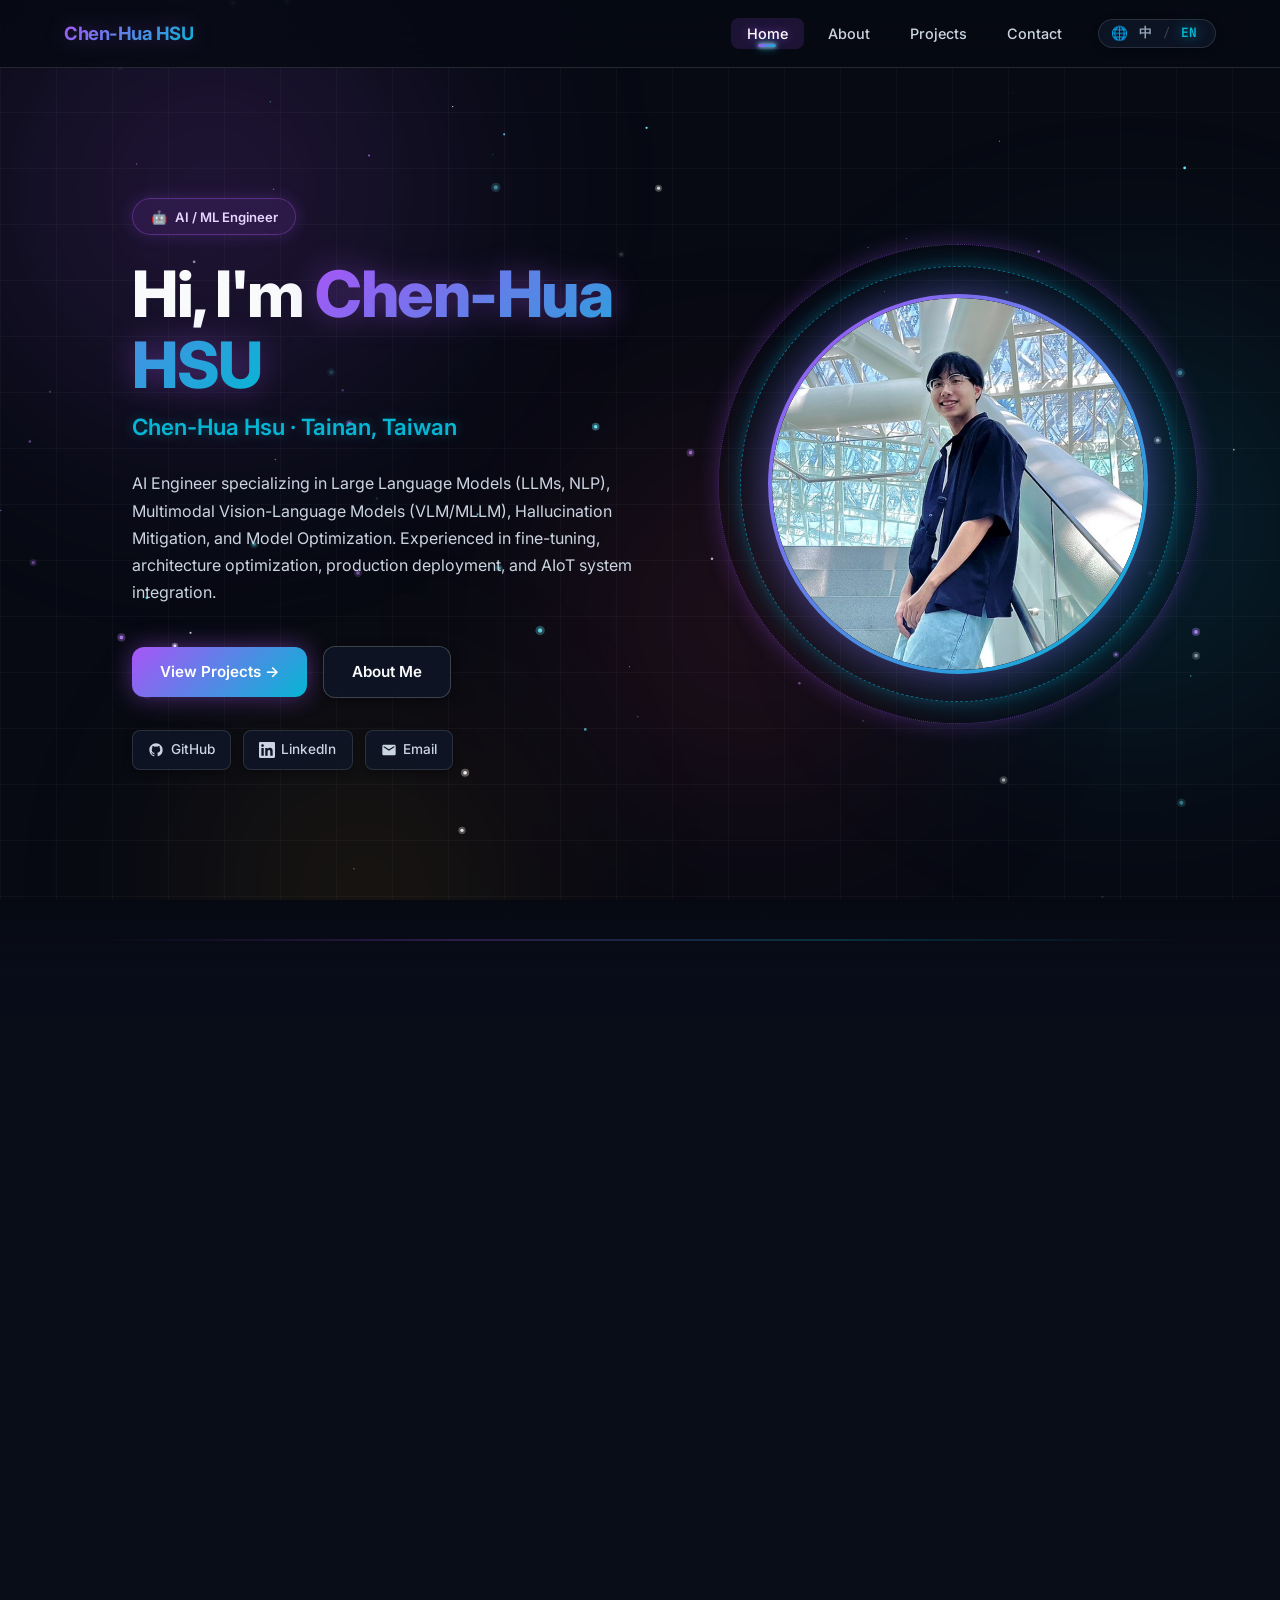
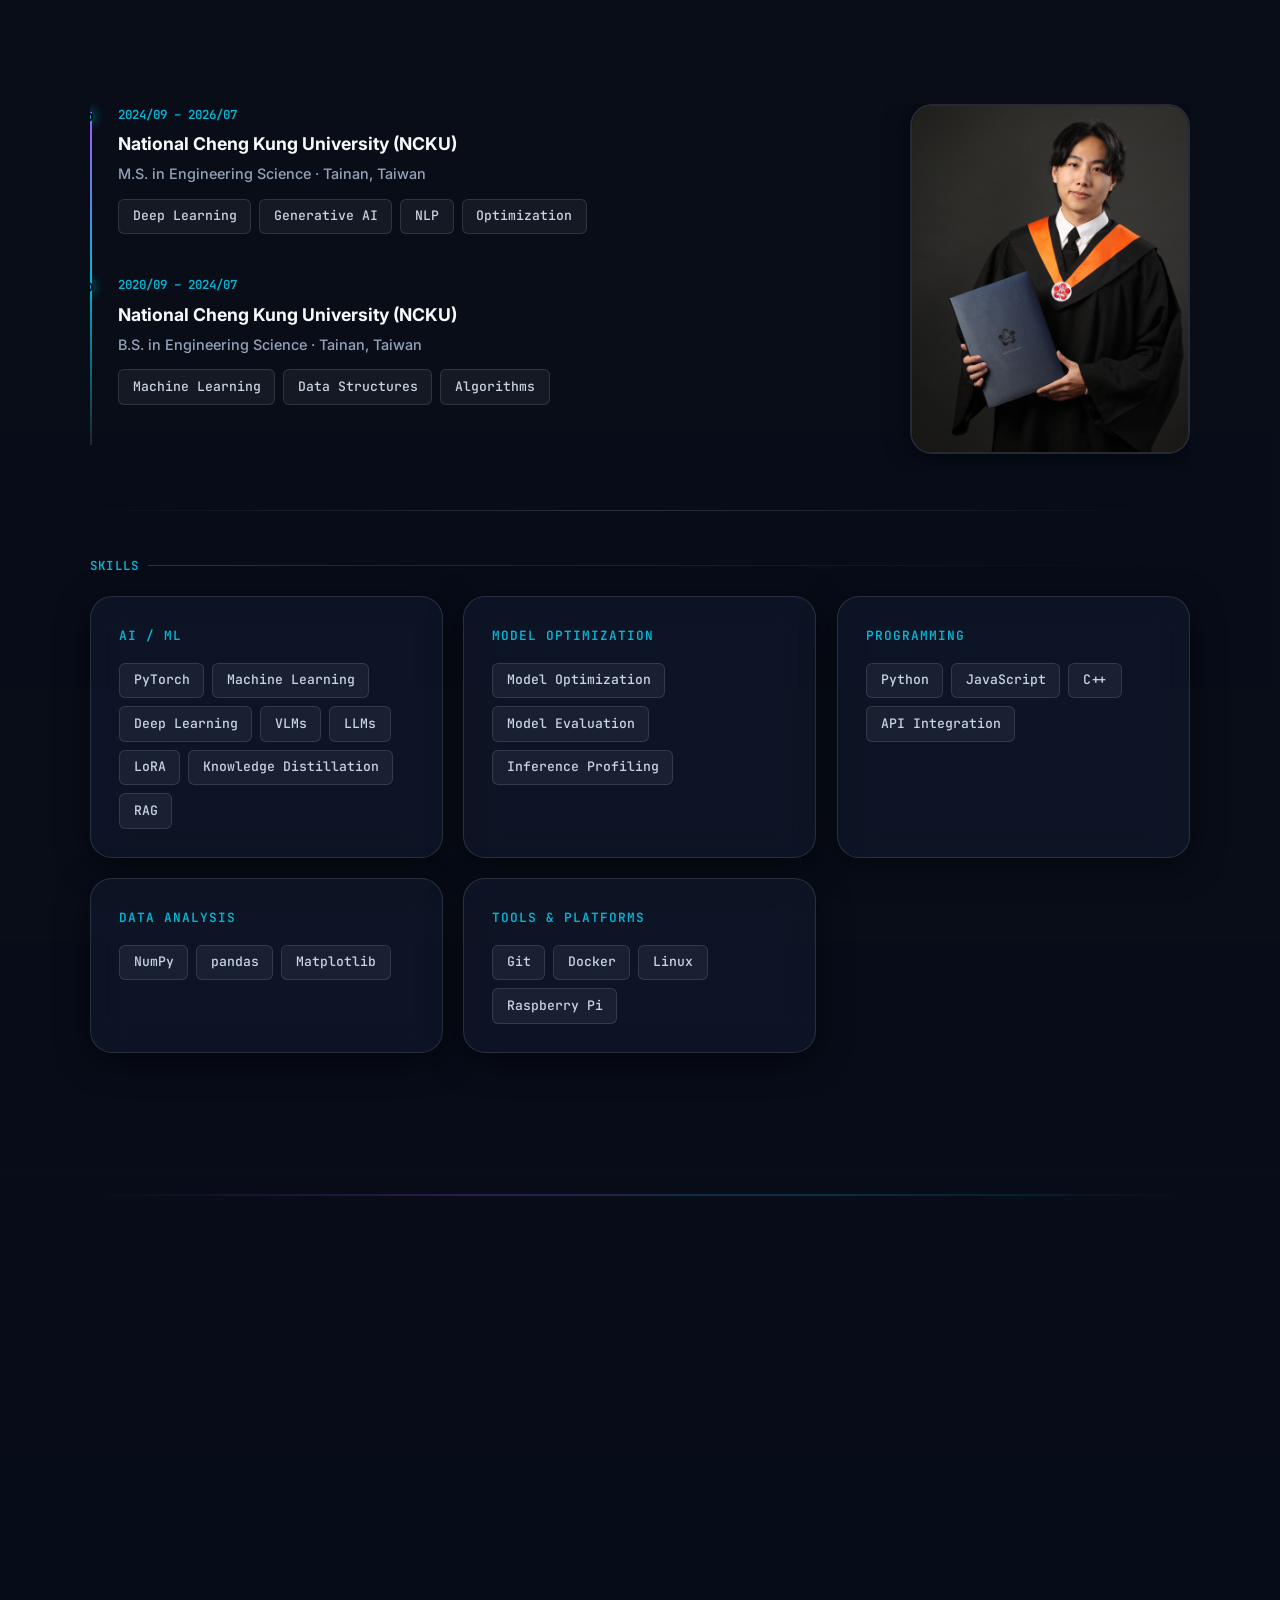
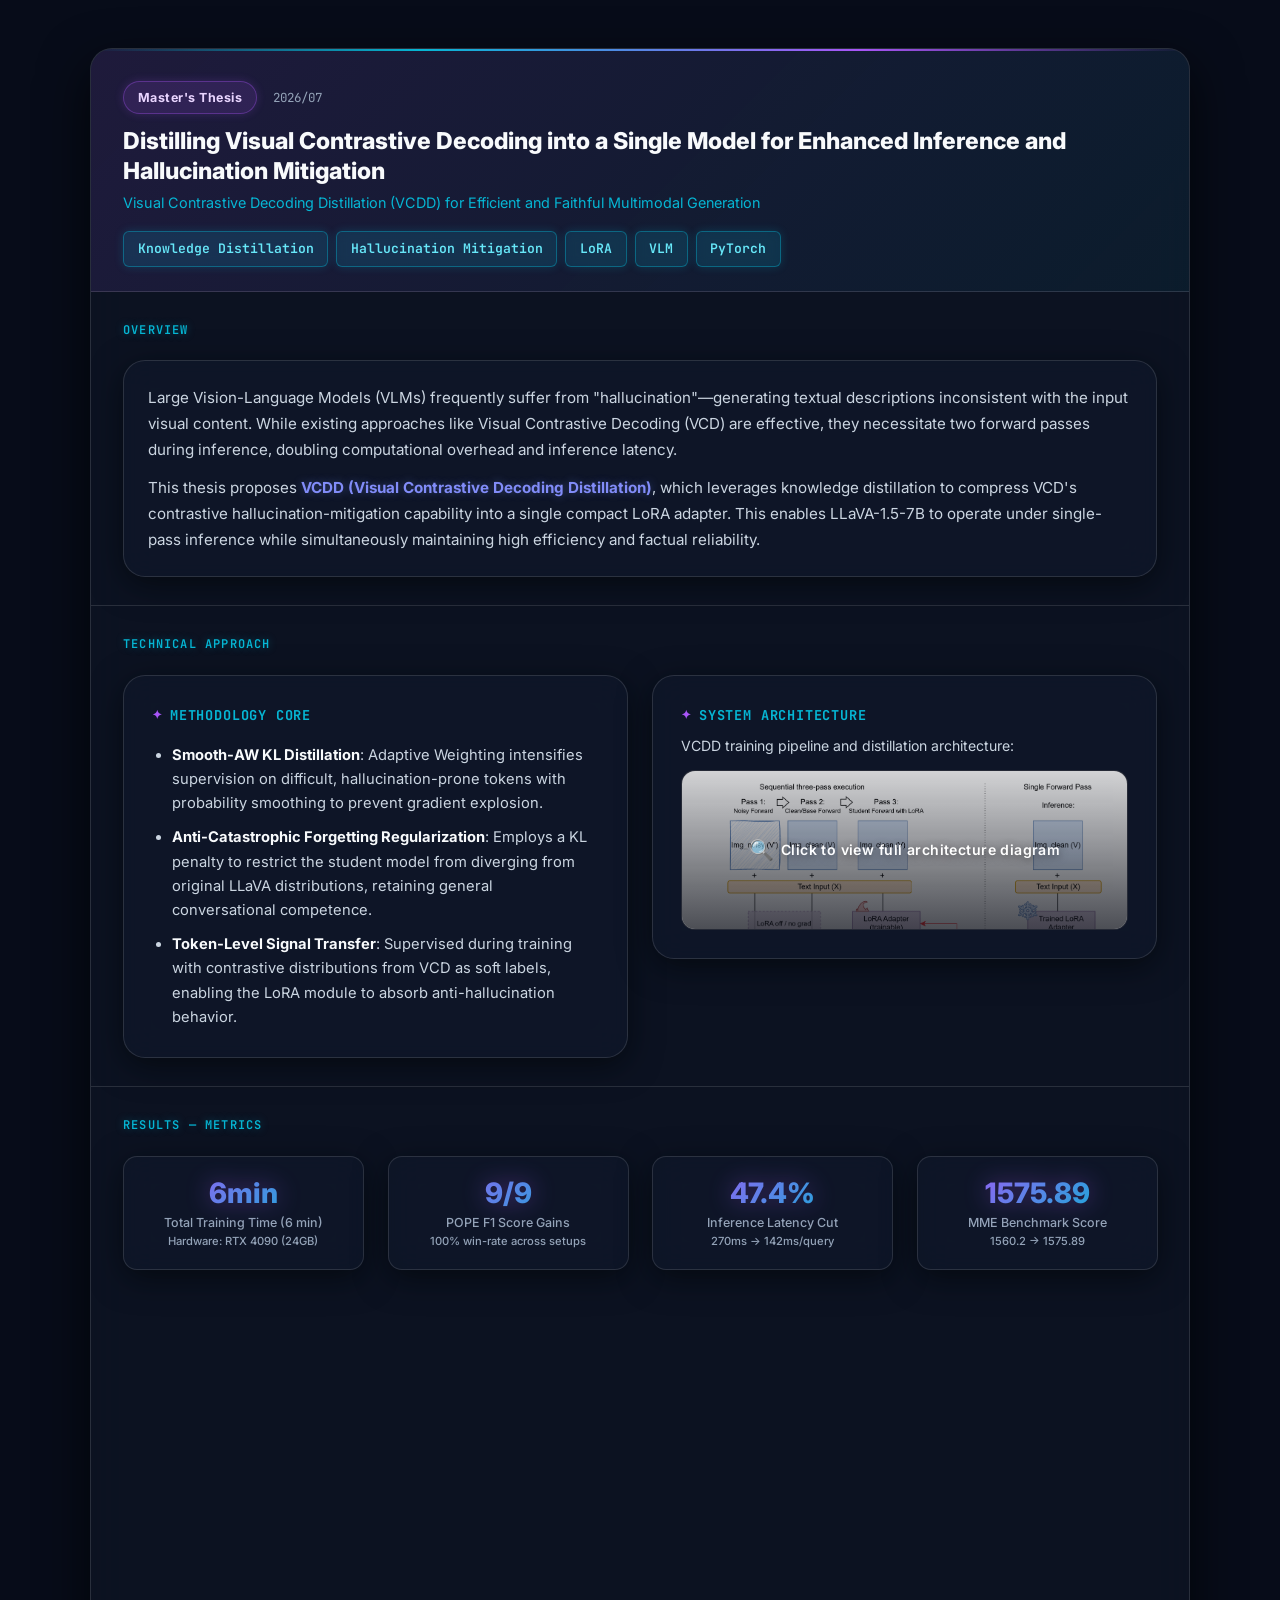
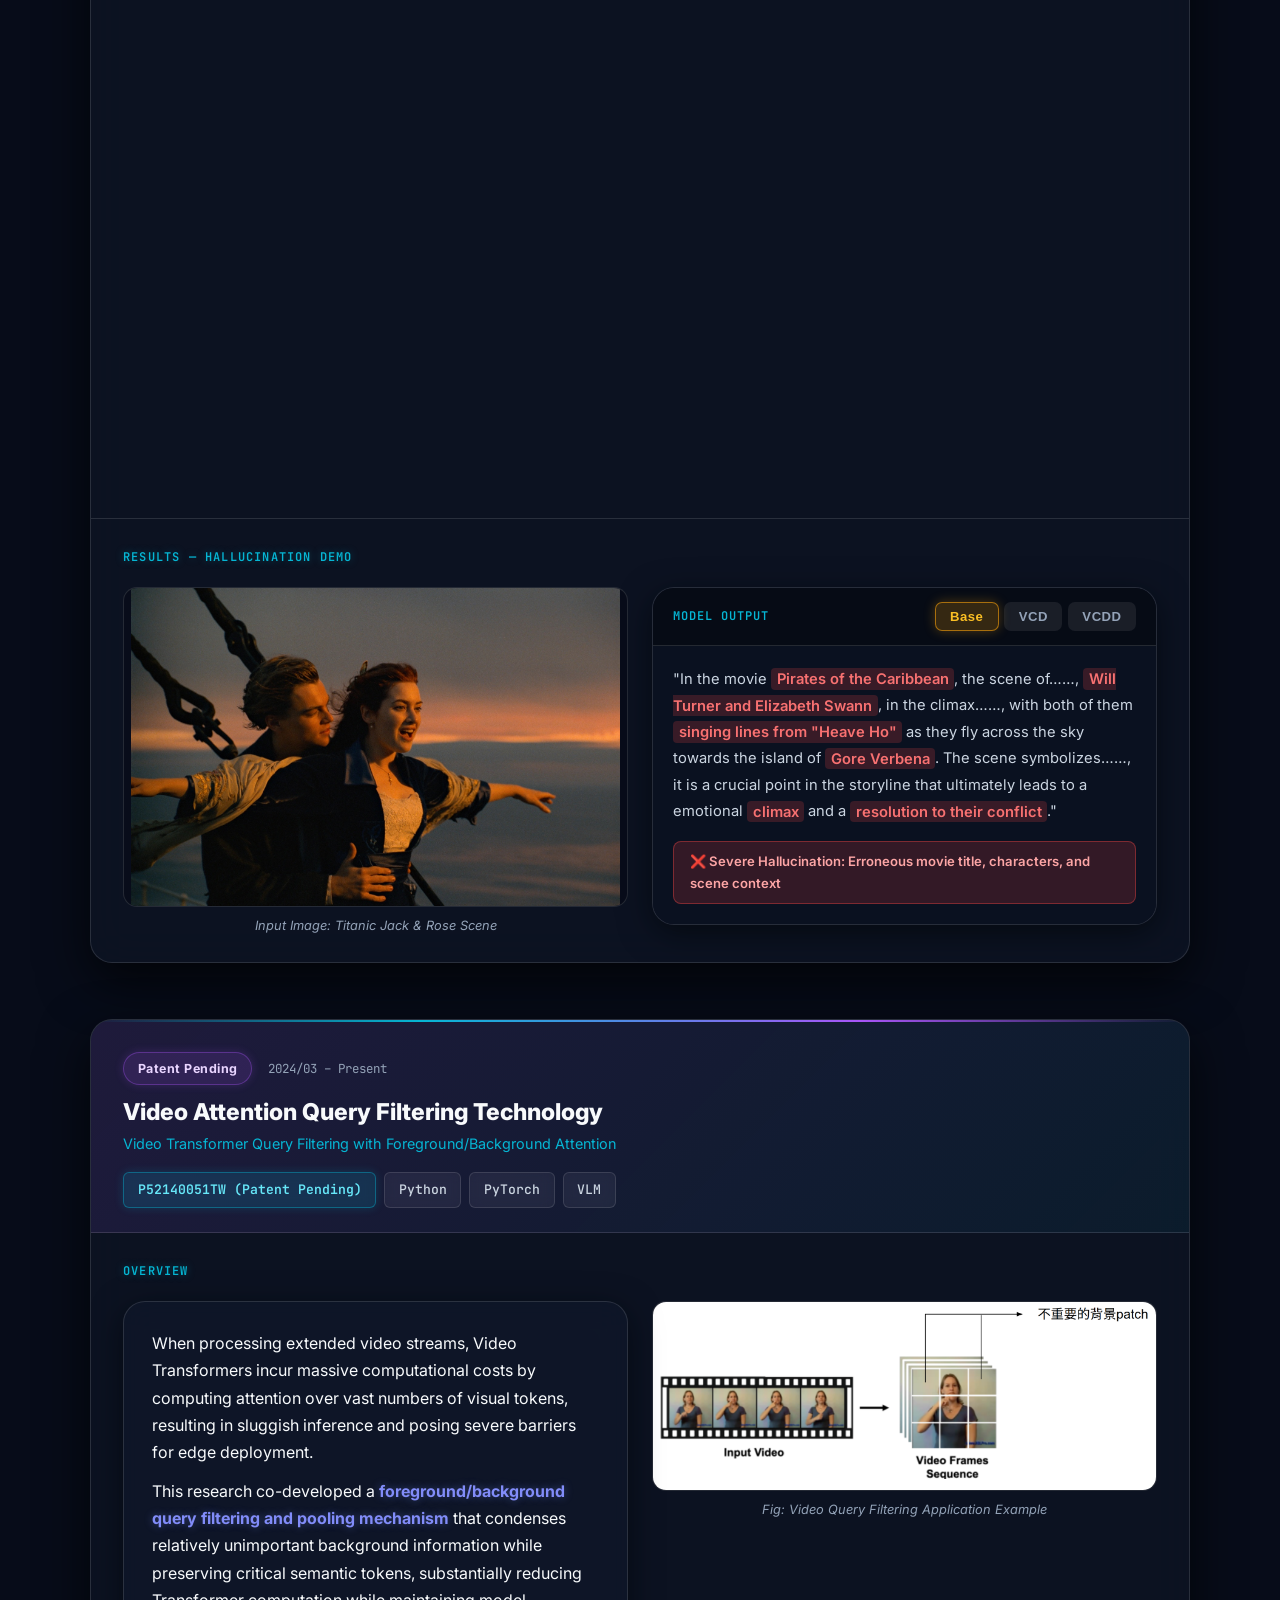
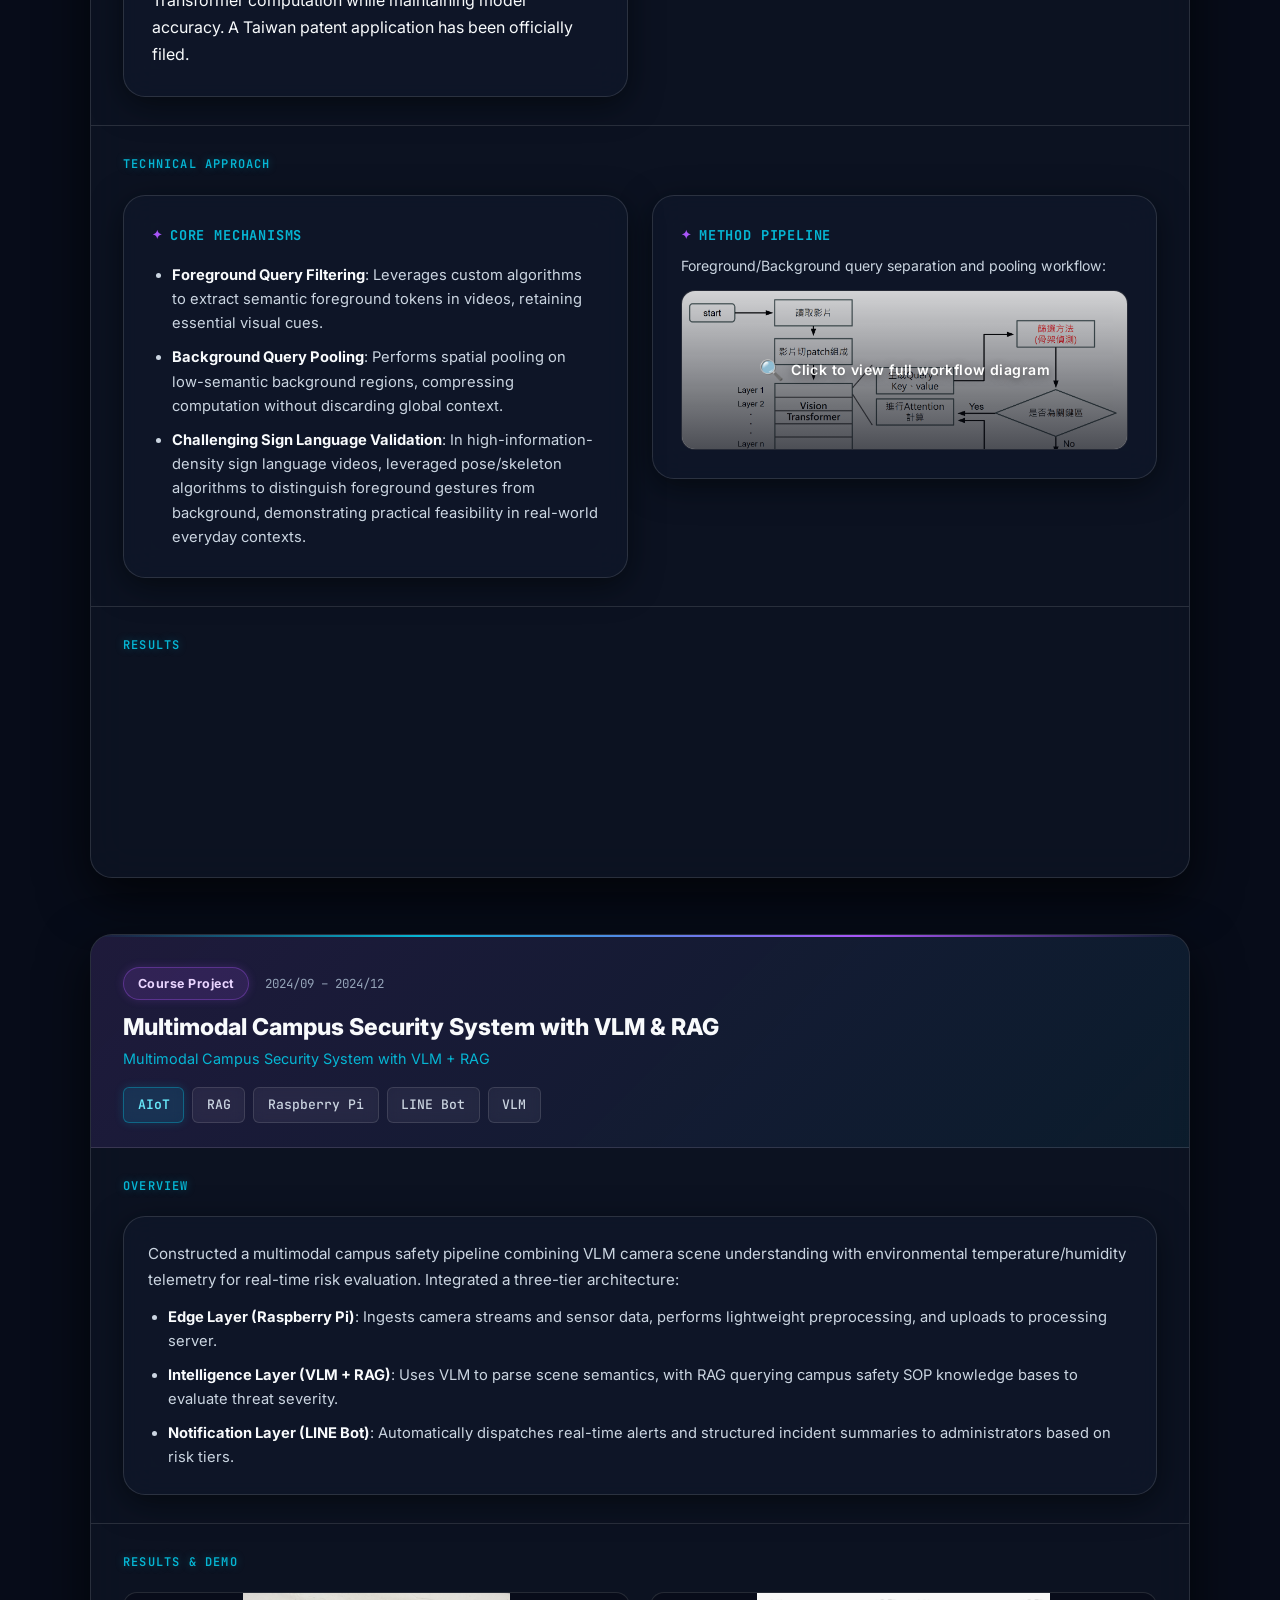
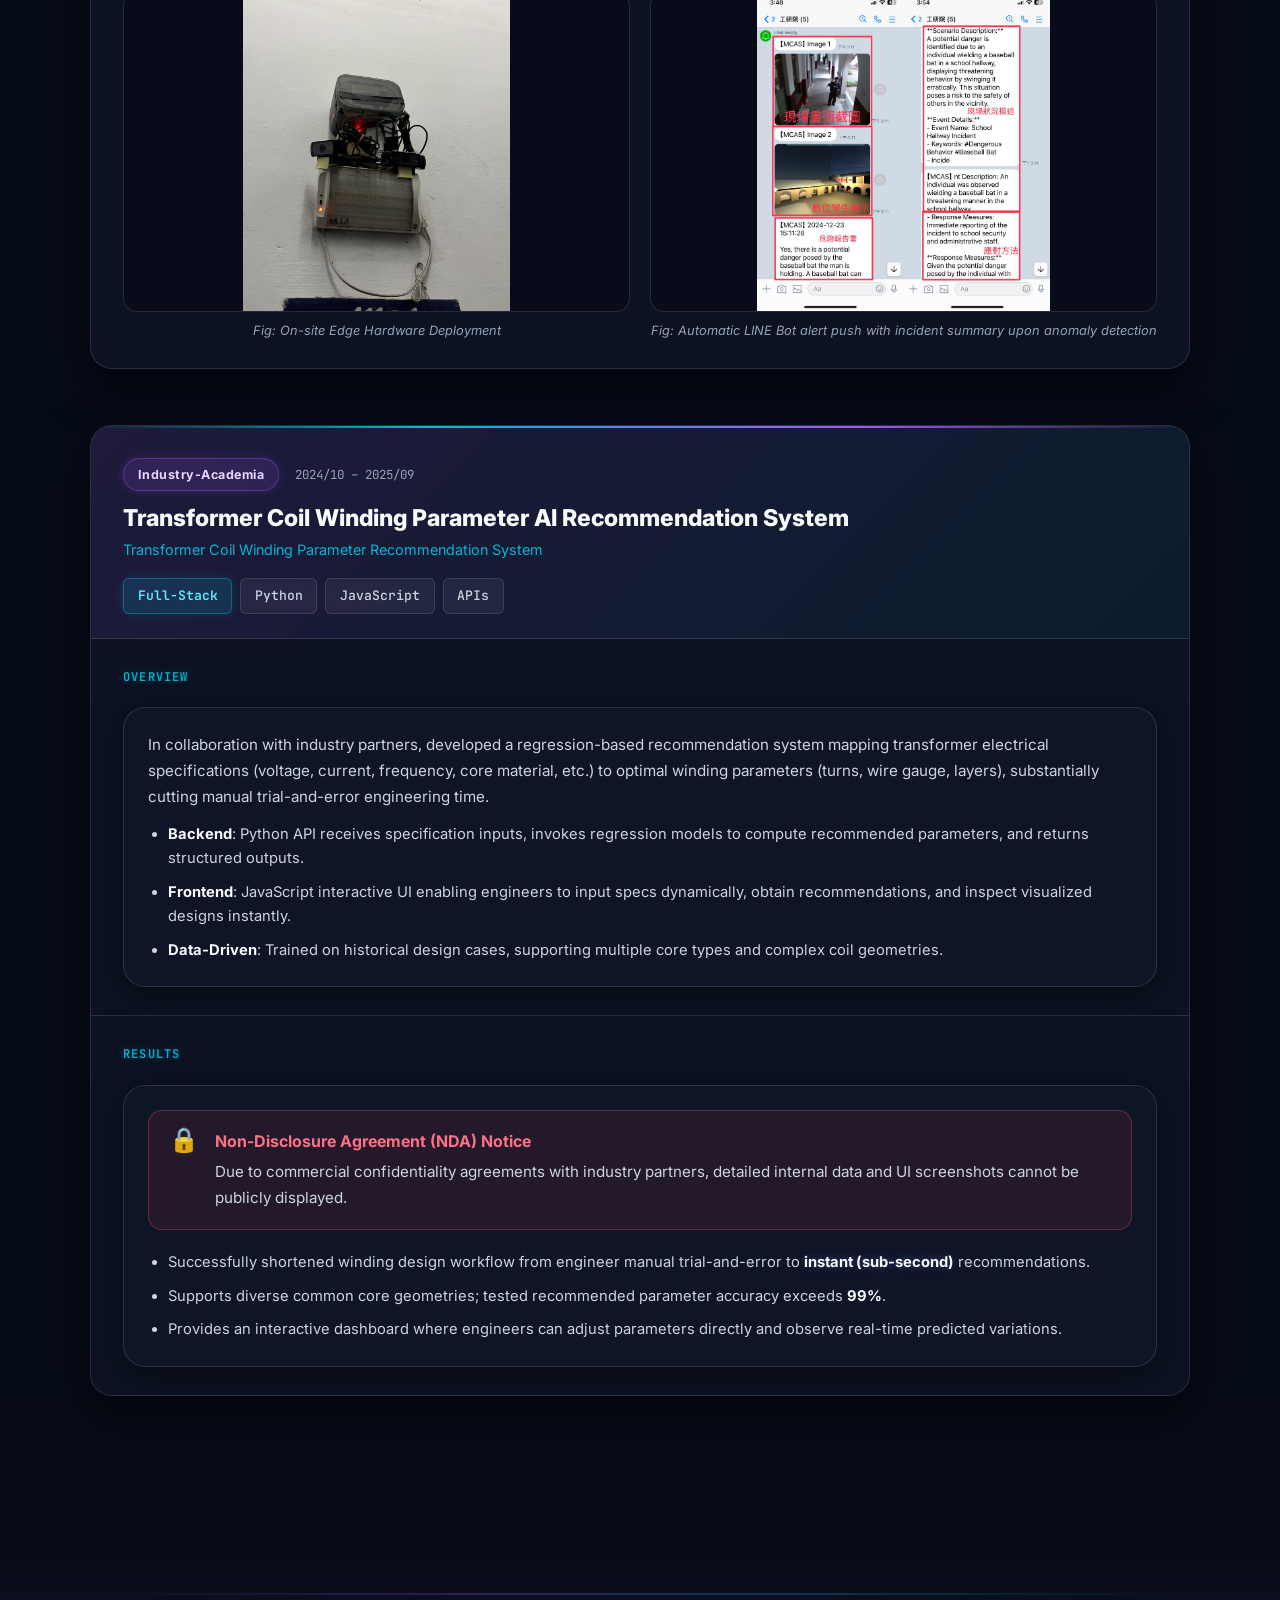
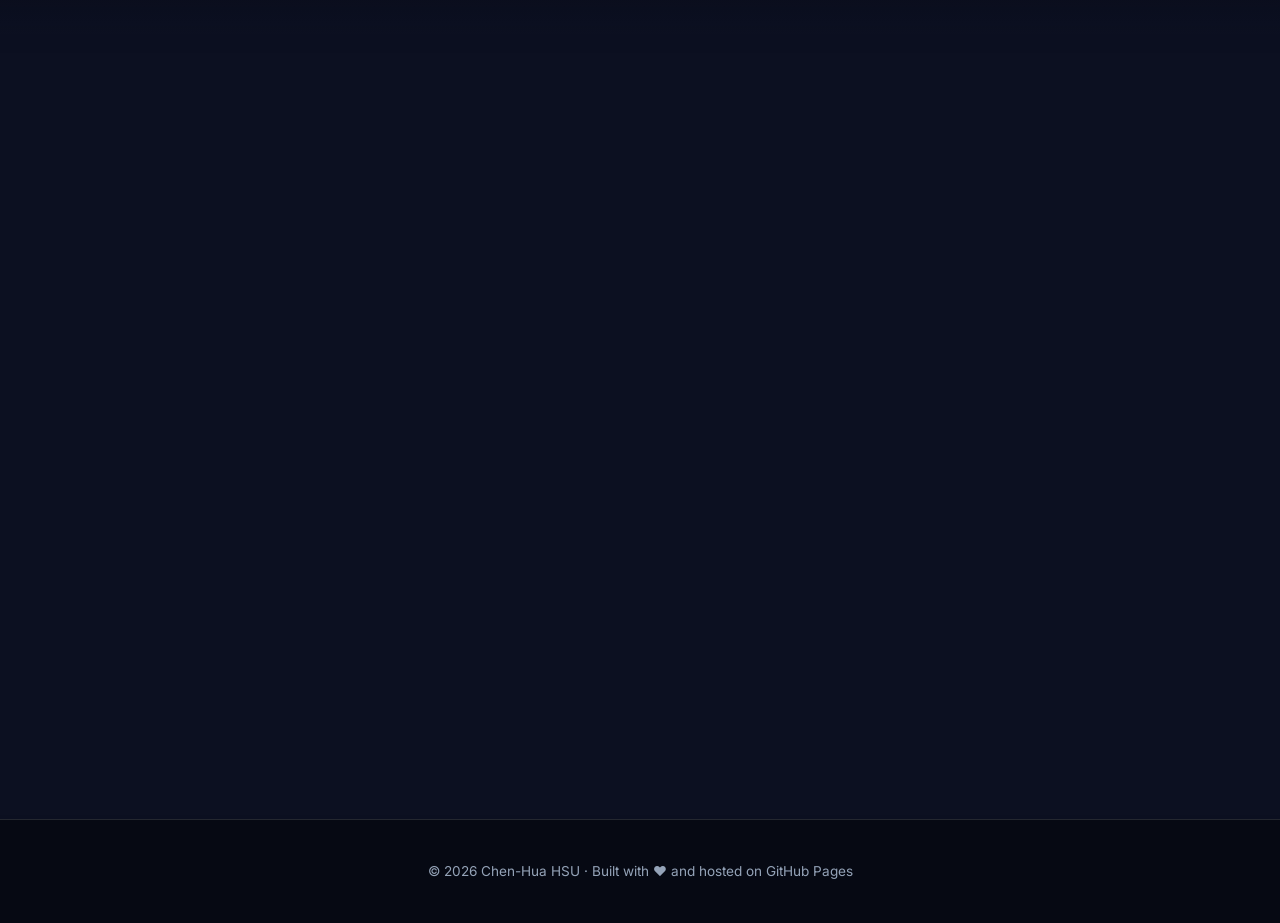
==== commit 7fef36d2: "fix(mobile): resolve top-left button glitch, fix 3rd switcher tab visibility, and overhaul mobile po" ====
--- a/en.html
+++ b/en.html
@@ -199,12 +199,12 @@
       </div>
 
       <!-- PROJECT NAV TABS -->
-      <nav class="project-tabs reveal" aria-label="Project Navigation Tabs">
+      <div class="project-tabs reveal" role="navigation" aria-label="Project Navigation Tabs">
         <a href="#proj-thesis" class="proj-tab scroll-link">Master's Thesis</a>
         <a href="#proj-video" class="proj-tab scroll-link">Video Query Filtering</a>
         <a href="#proj-security" class="proj-tab scroll-link">Smart Edge Security</a>
         <a href="#proj-transformer" class="proj-tab scroll-link">Transformer Winding AI</a>
-      </nav>
+      </div>
 
       <!-- ┌─────────────────────────────────────────────────────┐
        │  PROJECT 1 — Master's Thesis VCDD                   │
--- a/css/style.css
+++ b/css/style.css
@@ -156,7 +156,7 @@
 }
 
 /* ===== NAVIGATION ===== */
-nav {
+#main-nav {
   position: fixed; top: 0; left: 0; right: 0;
   height: var(--nav-h);
   background: rgba(7, 10, 19, 0.85);
@@ -671,6 +671,7 @@
 
 /* ===== PROJECT TABS ===== */
 .project-tabs {
+  position: relative;
   display: flex; gap: .5rem; flex-wrap: wrap;
   margin-bottom: 3rem; padding: .5rem;
   background: rgba(15, 23, 42, 0.8);
@@ -898,9 +899,22 @@
   .img-grid-3 { grid-template-columns: 1fr 1fr; }
 }
 @media (max-width: 768px) {
+  .section {
+    padding: clamp(3.5rem, 6vw, 4.5rem) clamp(1rem, 4vw, 1.75rem);
+  }
+  .card {
+    padding: 1.35rem 1.15rem;
+  }
   .hero { flex-direction: column-reverse; text-align: center; }
   .hero-desc { margin: 0 auto 2.5rem; }
   .hero-cta, .hero-social { justify-content: center; }
+  .avatar-ring {
+    width: clamp(190px, 46vw, 250px);
+    height: clamp(190px, 46vw, 250px);
+  }
+  .orbit-ring-1 { width: calc(100% + 40px); height: calc(100% + 40px); }
+  .orbit-ring-2 { width: calc(100% + 72px); height: calc(100% + 72px); }
+
   .nav-controls { gap: .65rem; }
   .lang-switch-pill { padding: .26rem .58rem; font-size: .75rem; }
   .nav-links {
@@ -914,21 +928,90 @@
   .nav-links a { padding: .75rem 1rem; font-size: 1rem; }
   .nav-toggle { display: flex; }
   .contact-grid { grid-template-columns: 1fr; }
-  .project-header, .proj-subsection { padding: 1.25rem; }
+  .contact-item a { word-break: break-all; }
+  .project-header, .proj-subsection { padding: 1.25rem 1rem; }
   .img-grid-2, .img-grid-3 { grid-template-columns: 1fr; }
-  .project-tabs { width: 100%; }
-  .stats-row { gap: 1rem; }
   .example-demo { grid-template-columns: 1fr; }
   .edu-col { grid-template-columns: 1fr; }
-  .edu-float { width: 180px; max-width: 45%; }
-  .edu-float .edu-photo { height: 230px; }
   .demo-img { height: 220px; }
   .img-placeholder-wrap img { height: auto; max-height: 220px; }
   .arch-thumb-wrap { height: 150px; }
-}
+
+  /* Model Output Switcher Mobile Optimization: 3-column equal grid */
+  .sw-header {
+    flex-direction: column;
+    align-items: stretch;
+    gap: .65rem;
+    padding: .85rem 1rem;
+  }
+  .sw-label {
+    text-align: center;
+    font-size: .75rem;
+  }
+  .sw-tabs {
+    display: grid;
+    grid-template-columns: repeat(3, 1fr);
+    width: 100%;
+    gap: .35rem;
+  }
+  .sw-tab {
+    width: 100%;
+    text-align: center;
+    padding: .45rem .2rem;
+    font-size: .8rem;
+    white-space: nowrap;
+  }
+}
+
+@media (max-width: 640px) {
+  .project-tabs {
+    display: grid;
+    grid-template-columns: repeat(2, 1fr);
+    width: 100%;
+    gap: .45rem;
+    padding: .45rem;
+  }
+  .proj-tab {
+    text-align: center;
+    padding: .5rem .35rem;
+    font-size: .8rem;
+  }
+  .edu-float {
+    float: none;
+    margin: 0 auto 1.5rem;
+    width: 100%;
+    max-width: 260px;
+    display: block;
+  }
+  .edu-float .edu-photo {
+    height: 260px;
+  }
+  .table-wrap {
+    -webkit-overflow-scrolling: touch;
+  }
+  .data-table {
+    min-width: 460px;
+  }
+}
+
 @media (max-width: 480px) {
+  #main-nav { padding: 0 1rem; }
+  .nav-logo { font-size: 1.05rem; }
   .skills-grid { grid-template-columns: 1fr; }
-  .stat-card { flex: 1 1 140px; }
+  .stats-row {
+    display: grid;
+    grid-template-columns: repeat(2, 1fr);
+    gap: .75rem;
+  }
+  .stat-card {
+    padding: 1rem .6rem;
+  }
+  .lightbox-close {
+    top: -42px;
+    right: 4px;
+    width: 36px;
+    height: 36px;
+  }
 }
 
 /* ===== EDUCATION PHOTO ===== */
